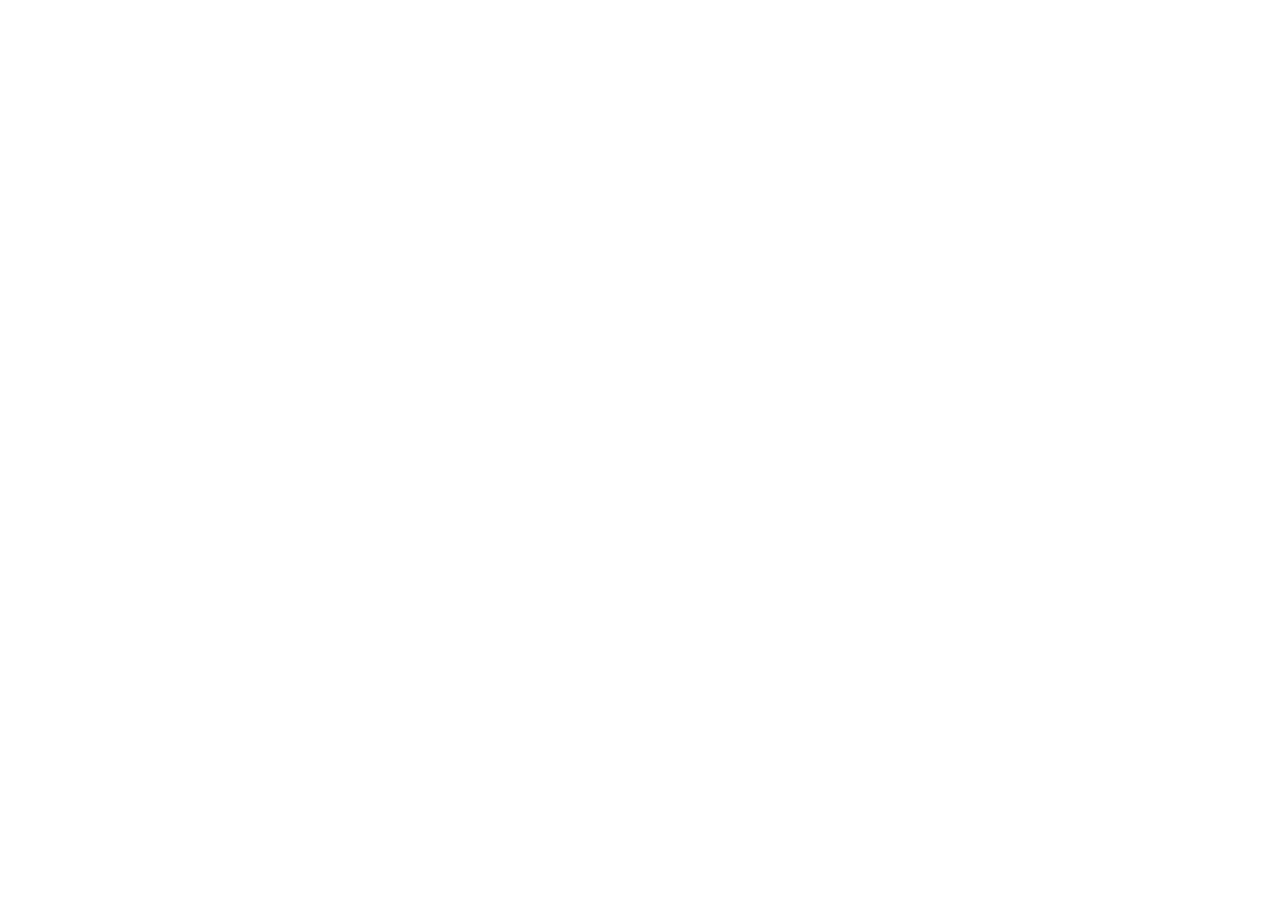
==== about.html @ a1254083 "Init : création du dépôt, arborescence des fichiers et structure HTML de base" ====
<!DOCTYPE html>
<html lang="fr">
<head> 
    <meta charset="UTF-8"> 
    <meta name="viewport" content="width=device-width, initial-scale=1.0"> 
    <title>AfriTalent — About</title> 

    <!-- Bootstrap 5 via CDN : feuille de style --> 
    <link 
href="https://cdn.jsdelivr.net/npm/bootstrap@5.3.0/dist/css/bootstrap.min.css" 
rel="stylesheet"> 

    <!-- Votre feuille de style personnelle --> 
    <link rel="stylesheet" href="css/style.css">
</head>
<body> 
    <!-- Le contenu de la page sera ajoute ici --> 

    <!-- Bootstrap 5 via CDN : script JavaScript --> 
<script 
src="https://cdn.jsdelivr.net/npm/bootstrap@5.3.0/dist/js/bootstrap.bundle.min.js"
></script> 

    <!-- Votre script JavaScript --> 
<script src="js/main.js"></script>
</body>
</html>
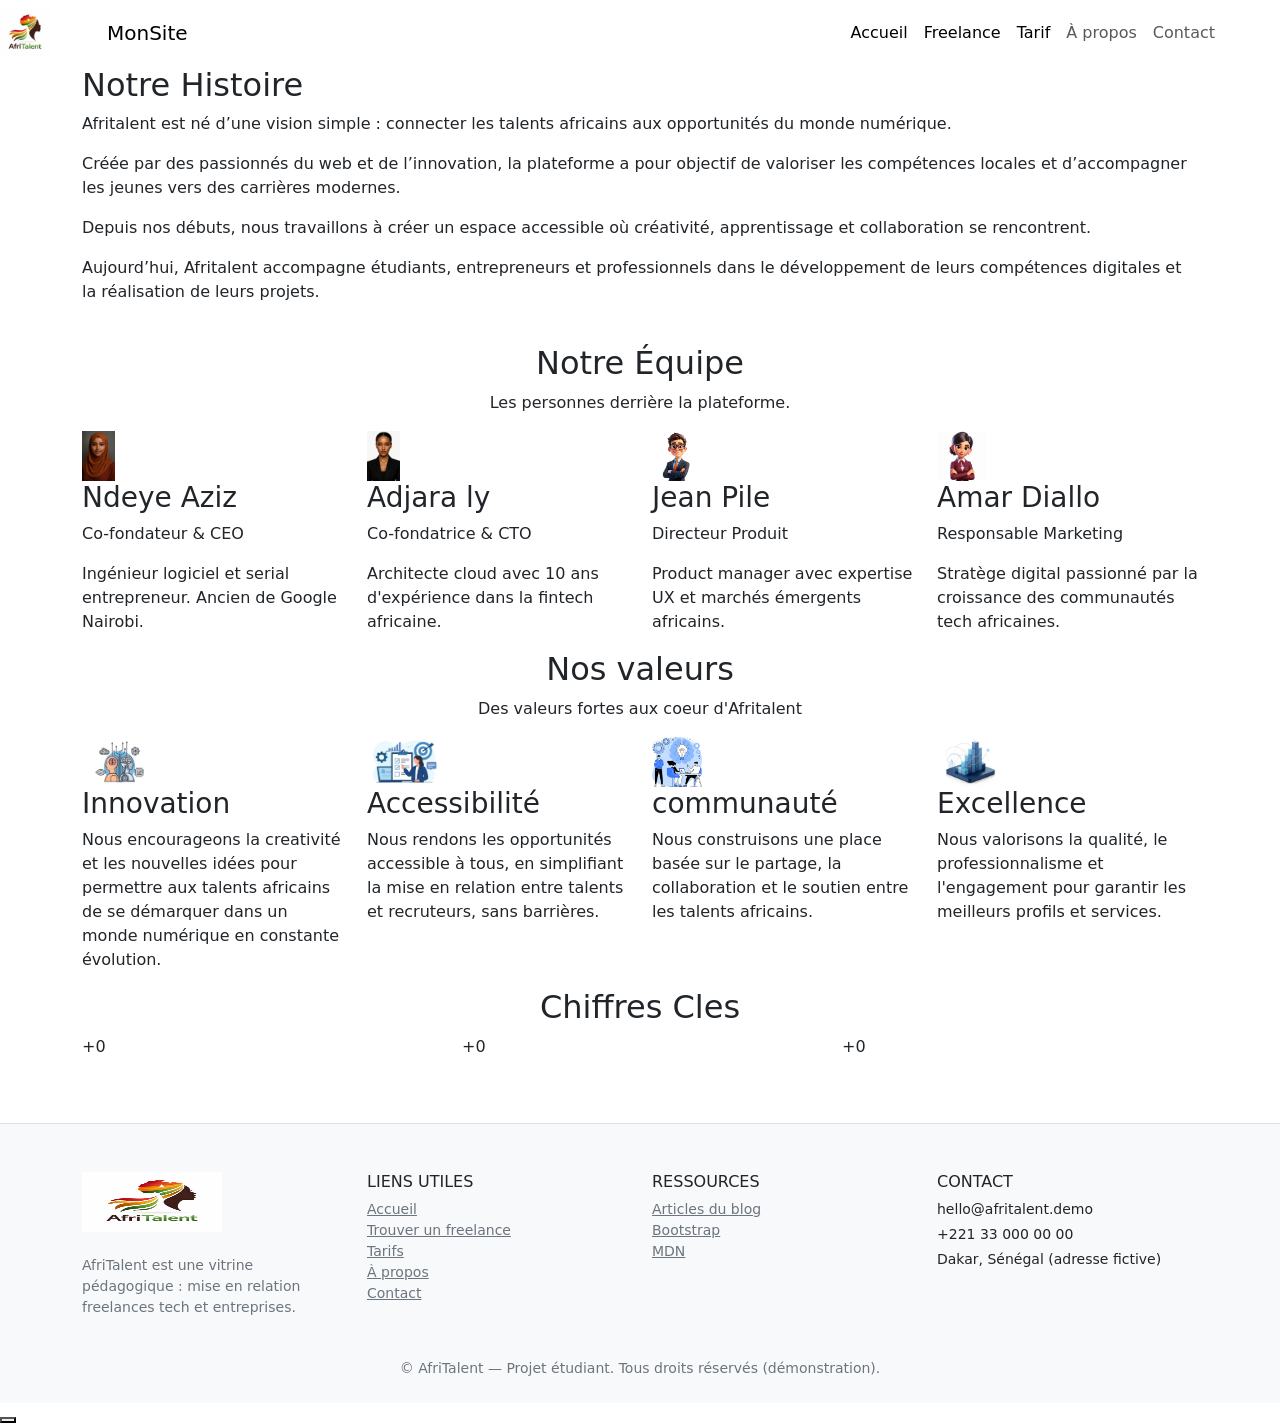
==== commit a7f88a7d: "HTML : structure complète des 5 pages avec sections et contenu texte" ====
--- a/about.html
+++ b/about.html
@@ -6,8 +6,8 @@
     <title>AfriTalent — About</title> 
 
     <!-- Bootstrap 5 via CDN : feuille de style --> 
-    <link 
-href="https://cdn.jsdelivr.net/npm/bootstrap@5.3.0/dist/css/bootstrap.min.css" 
+    
+    <link href="https://cdn.jsdelivr.net/npm/bootstrap@5.3.0/dist/css/bootstrap.min.css" 
 rel="stylesheet"> 
 
     <!-- Votre feuille de style personnelle --> 
@@ -15,13 +15,262 @@
 </head>
 <body> 
     <!-- Le contenu de la page sera ajoute ici --> 
+<header>
+<!-- Navbar CLAIRE -->
+<nav class="navbar navbar-expand-lg">
+  <img src="images/WhatsApp Image 2026-05-01 at 19.04.56.jpeg" height="50px">
+  <div class="container">
+    <a class="navbar-brand" href="#">MonSite</a>
+    <div class="navbar-nav ms-auto">
+      <a class="nav-link active" href="index.html">Accueil</a>
+      <a class="nav-link active" href="freelances.html">Freelance</a>
+      <a class="nav-link active" href="tarifs.html">Tarif</a>
+      <a class="nav-link" href="about.html">À propos</a>
+      <a class="nav-link" href="contact.html">Contact</a>
+    </div>
+  </div>
+</nav>
+  
+</header>
+    <section id="histoire" aria-label="Histoire d'AfriTalent">
+      <div class="container">
+        <div class="histoire-content fade-in">
+          <div class="histoire-text">
+            <h2 class="section-title">Notre Histoire</h2>
+            <p>Afritalent est né d’une vision simple : connecter les talents africains aux opportunités du monde numérique. </p>
+            <p> Créée par des passionnés du web et de l’innovation, la plateforme a pour objectif de valoriser les compétences locales et d’accompagner les jeunes vers des carrières modernes.</p>
+            <p>Depuis nos débuts, nous travaillons à créer un espace accessible où créativité, apprentissage et collaboration se rencontrent.</p>
+            <p>Aujourd’hui, Afritalent accompagne étudiants, entrepreneurs et professionnels dans le développement de leurs compétences digitales et la réalisation de leurs projets.</p>
+          </div>
+          <div class="">
+            <img src="" alt="">
+          </div>
+        </div>
+      </div>
+    </section>
+
+<section>
+  <div>
+    <div>
+
+    <section id="equipe" aria-label="L'équipe AfriTalent">
+      <div class="container">
+        <h2 class="section-title text-center fade-in">Notre Équipe</h2>
+        <p class="section-subtitle text-center fade-in">Les personnes derrière la plateforme.</p>
+        <div class="row g-4 justify-content-center">
+
+          <div class="col-12 col-md-6 col-lg-3 fade-in">
+            <div class="team-card">
+              <img src="images/télécharger (17).jpeg" alt="Ndeye Aziz, co-fondateur et CEO" class="team-avatar" height="50px">
+              <div class="team-info">
+                <h3>Ndeye Aziz</h3>
+                <p class="team-role">Co-fondateur & CEO</p>
+                <p class="team-bio">Ingénieur logiciel et serial entrepreneur. Ancien de Google Nairobi.</p>
+                <div class="team-social">
+                  <a href="#" aria-label="LinkedIn de Ndeye Aziz"><i class="bi bi-linkedin" aria-hidden="true"></i></a>
+                  <a href="#" aria-label="Twitter de Ndeye Aziz"><i class="bi bi-twitter-x" aria-hidden="true"></i></a>
+                </div>
+              </div>
+            </div>
+          </div>
+
+          <div class="col-12 col-md-6 col-lg-3 fade-in">
+            <div class="team-card">
+              <img src="images/it's me.jpeg" alt="Adjara ly, co-fondatrice et CTO" class="team-avatar" height="50px">
+              <div class="team-info">
+                <h3>Adjara ly</h3>
+                <p class="team-role">Co-fondatrice & CTO</p>
+                <p class="team-bio">Architecte cloud avec 10 ans d'expérience dans la fintech africaine.</p>
+                <div class="team-social">
+                  <a href="#" aria-label="LinkedIn de Adjara ly"><i class="bi bi-linkedin" aria-hidden="true"></i></a>
+                  <a href="#" aria-label="GitHub de Adjara ly"><i class="bi bi-github" aria-hidden="true"></i></a>
+                </div>
+              </div>
+            </div>
+          </div>
+
+          <div class="col-12 col-md-6 col-lg-3 fade-in">
+            <div class="team-card">
+              <img src="images/télécharger (14).jpeg" alt="Jean Pile, directeur produit" class="team-avatar" height="50px">
+              <div class="team-info">
+                <h3>Jean Pile</h3>
+                <p class="team-role">Directeur Produit</p>
+                <p class="team-bio">Product manager avec expertise UX et marchés émergents africains.</p>
+                <div class="team-social">
+                  <a href="#" aria-label="LinkedIn de Jean Pile"><i class="bi bi-linkedin" aria-hidden="true"></i></a>
+                  <a href="#" aria-label="Twitter de Jean Pile"><i class="bi bi-twitter-x" aria-hidden="true"></i></a>
+                </div>
+              </div>
+            </div>
+          </div>
+
+          <div class="col-12 col-md-6 col-lg-3 fade-in">
+            <div class="team-card">
+              <img src="images/télécharger (15).jpeg" alt="Amar Diallo, responsable marketing" class="team-avatar" height="50px">
+              <div class="team-info">
+                <h3>Amar Diallo</h3>
+                <p class="team-role">Responsable Marketing</p>
+                <p class="team-bio">Stratège digital passionné par la croissance des communautés tech africaines.</p>
+                <div class="team-social">
+                  <a href="#" aria-label="LinkedIn d'Amar Diallo"><i class="bi bi-linkedin" aria-hidden="true"></i></a>
+                  <a href="#" aria-label="Instagram d'Amar Diallo"><i class="bi bi-instagram" aria-hidden="true"></i></a>
+                </div>
+              </div>
+            </div>
+          </div>
+
+        </div>
+      </div>
+    </section>
+  </div>
+  </div>
+</section>
+
+
+
+ <section id="equipe" aria-label="L'équipe AfriTalent">
+      <div class="container">
+        <h2 class="section-title text-center fade-in">Nos valeurs</h2>
+        <p class="section-subtitle text-center fade-in">Des valeurs fortes aux coeur d'Afritalent</p>
+        <div class="row g-4 justify-content-center">
+
+          <div class="col-12 col-md-6 col-lg-3 fade-in">
+            <div class="team-card">
+             <img src="images/robotic profile artificial.jpeg" height="50px">
+              <div class="team-info">
+                <h3>Innovation</h3>
+                <p class="team-bio"> Nous encourageons la creativité et les nouvelles idées pour permettre aux talents africains de se démarquer dans un monde numérique en constante évolution.</p>
+              </div>
+            </div>
+          </div>
+
+          <div class="col-12 col-md-6 col-lg-3 fade-in">
+           <div class="team-card">
+             <img src="images/NexAlign.jpeg" height="50px">
+              <div class="team-info">
+                <h3>Accessibilité</h3>
+                <p class="team-bio">Nous rendons les opportunités accessible à tous, en simplifiant la mise en relation entre talents et recruteurs, sans barrières.</p>
+              </div>
+            </div>
+          </div>
+
+          <div class="col-12 col-md-6 col-lg-3 fade-in">
+            <div class="team-card">
+            <img src="images/télécharger (22).jpeg" height="50px"> 
+              <div class="team-info">
+                <h3>communauté</h3>
+                <p class="team-bio">Nous construisons une place basée sur le partage, la collaboration et le soutien entre les talents africains.</p>
+              </div>
+            </div>
+          </div>
+
+          <div class="col-12 col-md-6 col-lg-3 fade-in">
+            <div class="team-card">
+            <img src="images/télécharger (23).jpeg" height="50px"> 
+              <div class="team-info">
+                <h3>Excellence</h3>
+                <p class="team-bio">Nous valorisons la qualité, le professionnalisme et l'engagement pour garantir les meilleurs profils et services.</p>
+              </div>
+            </div>
+          </div>
+
+        </div>
+      </div>
+    </section>
+            </div>
+        </div>
+    </section>
+
+    <section>
+      <h2 class="section-title text-center fade-in">Chiffres Cles</h2>
+      <div class="container">
+  <div class="row">
+    <div class="col">
+      <div class="col-6 col-md-4">
+         <p class="stat-number" data-target="1000">+0</p>
+      </div>
+    </div>
+    <div class="col">
+      <div class="col-6 col-md-4">
+         <p class="stat-number" data-target="1500">+0</p>
+      </div>
+    </div>
+    <div class="col">
+      <div class="col-6 col-md-4">
+         <p class="stat-number" data-target="2000">+0</p>
+      </div>
+    </div>
+  </div>
+</div>
+    </section>
+
+      <footer class="border-top mt-5 pt-5 pb-4 bg-body-tertiary">
+      <div class="container">
+        <div class="row g-4">
+          <div class="col-md-6 col-lg-3">
+            <a class="d-inline-flex align-items-center gap-2 text-decoration-none text-body" href="index.html">
+              <img src="images/WhatsApp Image 2026-05-01 at 19.04.56.jpeg" width="140" height="60" />
+            </a>
+            <p class="small text-secondary mt-3">
+              AfriTalent est une vitrine pédagogique : mise en relation freelances tech et entreprises.
+            </p>
+          </div>
+          <div class="col-6 col-lg-3">
+            <h2 class="h6 text-uppercase">Liens utiles</h2>
+            <ul class="list-unstyled small">
+              <li><a class="link-secondary" href="index.html">Accueil</a></li>
+              <li><a class="link-secondary" href="freelances.html">Trouver un freelance</a></li>
+              <li><a class="link-secondary" href="tarifs.html">Tarifs</a></li>
+              <li><a class="link-secondary" href="about.html">À propos</a></li>
+              <li><a class="link-secondary" href="contact.html">Contact</a></li>
+            </ul>
+          </div>
+          <div class="col-6 col-lg-3">
+            <h2 class="h6 text-uppercase">Ressources</h2>
+            <ul class="list-unstyled small">
+              <li><a class="link-secondary" href="index.html#blog">Articles du blog</a></li>
+              <li><a class="link-secondary" href="https://getbootstrap.com/" rel="noopener">Bootstrap</a></li>
+              <li>
+                <a class="link-secondary" href="https://developer.mozilla.org/fr/" rel="noopener">MDN</a>
+              </li>
+            </ul>
+          </div>
+          <div class="col-md-6 col-lg-3">
+            <h2 class="h6 text-uppercase">Contact</h2>
+            <p class="small mb-1">hello@afritalent.demo</p>
+            <p class="small mb-1">+221 33 000 00 00</p>
+            <p class="small">Dakar, Sénégal (adresse fictive)</p>
+            <p class="mt-3 mb-0">
+              <a class="text-secondary me-2" href="#" aria-label="LinkedIn (lien fictif)"
+                ><i class="bi bi-linkedin fs-5" aria-hidden="true"></i
+              ></a>
+              <a class="text-secondary me-2" href="#" aria-label="X (lien fictif)"
+                ><i class="bi bi-twitter-x fs-5" aria-hidden="true"></i
+              ></a>
+              <a class="text-secondary" href="#" aria-label="GitHub (lien fictif)"
+                ><i class="bi bi-github fs-5" aria-hidden="true"></i
+              ></a>
+            </p>
+          </div>
+        </div>
+        <p class="small text-secondary text-center mt-4 mb-0">
+          © <span id="year"></span> AfriTalent — Projet étudiant. Tous droits réservés (démonstration).
+        </p>
+      </div>
+    </footer>
+
+
+  <!-- Bouton retour en haut -->
+      <!-- Bouton retour en haut -->
+  <button id="backToTop" aria-label="Retourner en haut de la page" title="Haut de page">
+    <i class="bi bi-arrow-up-short"></i>
+  </button>
+
+
 
     <!-- Bootstrap 5 via CDN : script JavaScript --> 
-<script 
-src="https://cdn.jsdelivr.net/npm/bootstrap@5.3.0/dist/js/bootstrap.bundle.min.js"
-></script> 
-
-    <!-- Votre script JavaScript --> 
-<script src="js/main.js"></script>
+<script src="https://cdn.jsdelivr.net/npm/bootstrap@5.3.0/dist/js/bootstrap.bundle.min.js"></script> 
+
+    
 </body>
 </html>
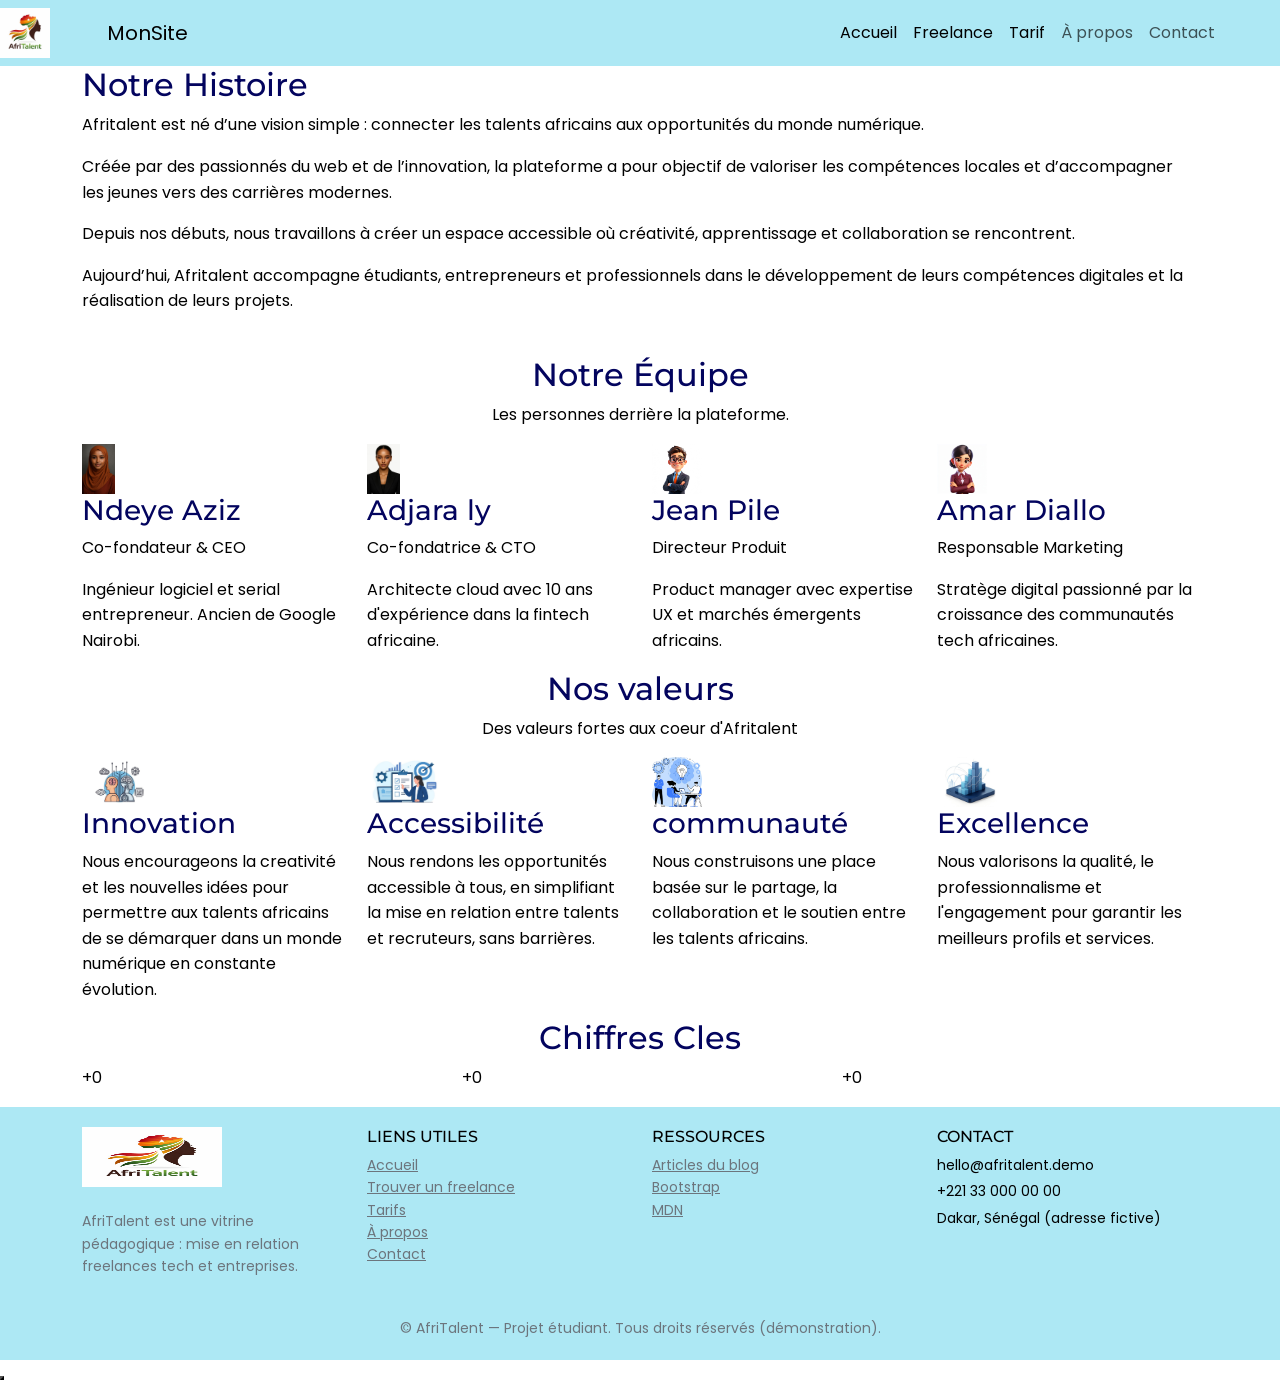
==== commit d65c66ed: "CSS : variables, typographie, layout général et styles de base" ====
--- a/about.html
+++ b/about.html
@@ -204,7 +204,7 @@
 </div>
     </section>
 
-      <footer class="border-top mt-5 pt-5 pb-4 bg-body-tertiary">
+    <footer class="footer">
       <div class="container">
         <div class="row g-4">
           <div class="col-md-6 col-lg-3">
--- a/css/style.css
+++ b/css/style.css
@@ -0,0 +1,67 @@
+@import url('https://coolors.co/03045e-023e8a-0077b6-0096c7-00b4d8-48cae4-90e0ef-ade8f4-caf0f8');
+@import url('https://fonts.googleapis.com/css2?family=Montserrat:ital,wght@0,100..900;1,100..900&display=swap');
+@import url('https://fonts.googleapis.com/css2?family=Montserrat:ital,wght@0,100..900;1,100..900&family=Poppins:ital,wght@0,100;0,200;0,300;0,400;0,500;0,600;0,700;0,800;0,900;1,100;1,200;1,300;1,400;1,500;1,600;1,700;1,800;1,900&display=swap');
+
+:root{
+    --font-title:"montserrat";
+    --font-body: "poppins";
+    --primary-color:#0077b6;
+    --second-color:#ade8f4;
+    --light-grad: #ffffff;
+    --dark-color:#03045e;
+    --text-main: black;
+
+
+    --spacing: 22px;
+    --radius: 15px;
+}
+
+*{
+    margin: 0;
+    padding: 0;
+    box-sizing: border-box;
+}
+
+body{
+    font-family: var(--font-body);
+    background-color: var(--light-grad);
+    color: var(--text-main);
+    line-height: 1.6;
+}
+h1,h2,h3{
+    font-family: var(--font-title);
+    color: var(--dark-color);
+}
+
+nav{
+    display: flex;
+    justify-content: space-between;
+    align-items: center;
+    background-color: var(--second-color);
+    padding: 20px 0;
+    box-shadow: var(--second-color);
+    border-radius: 3;
+}
+nav ul{
+    display: flex;
+    list-style: none;
+    gap: var(--primary-color);
+}
+nav ul a{
+    text-decoration: none;
+    color: var(--dark-color);
+    font-weight: 500;
+    transition: 0.3s;
+}
+nav ul a:hover{
+    color: white;
+}
+.backToTop{
+    background-color: #03045e;
+}
+footer{
+    background-color: var(--second-color);
+    padding: 20px 0;
+    box-shadow: white;
+    border-radius: 3;
+}
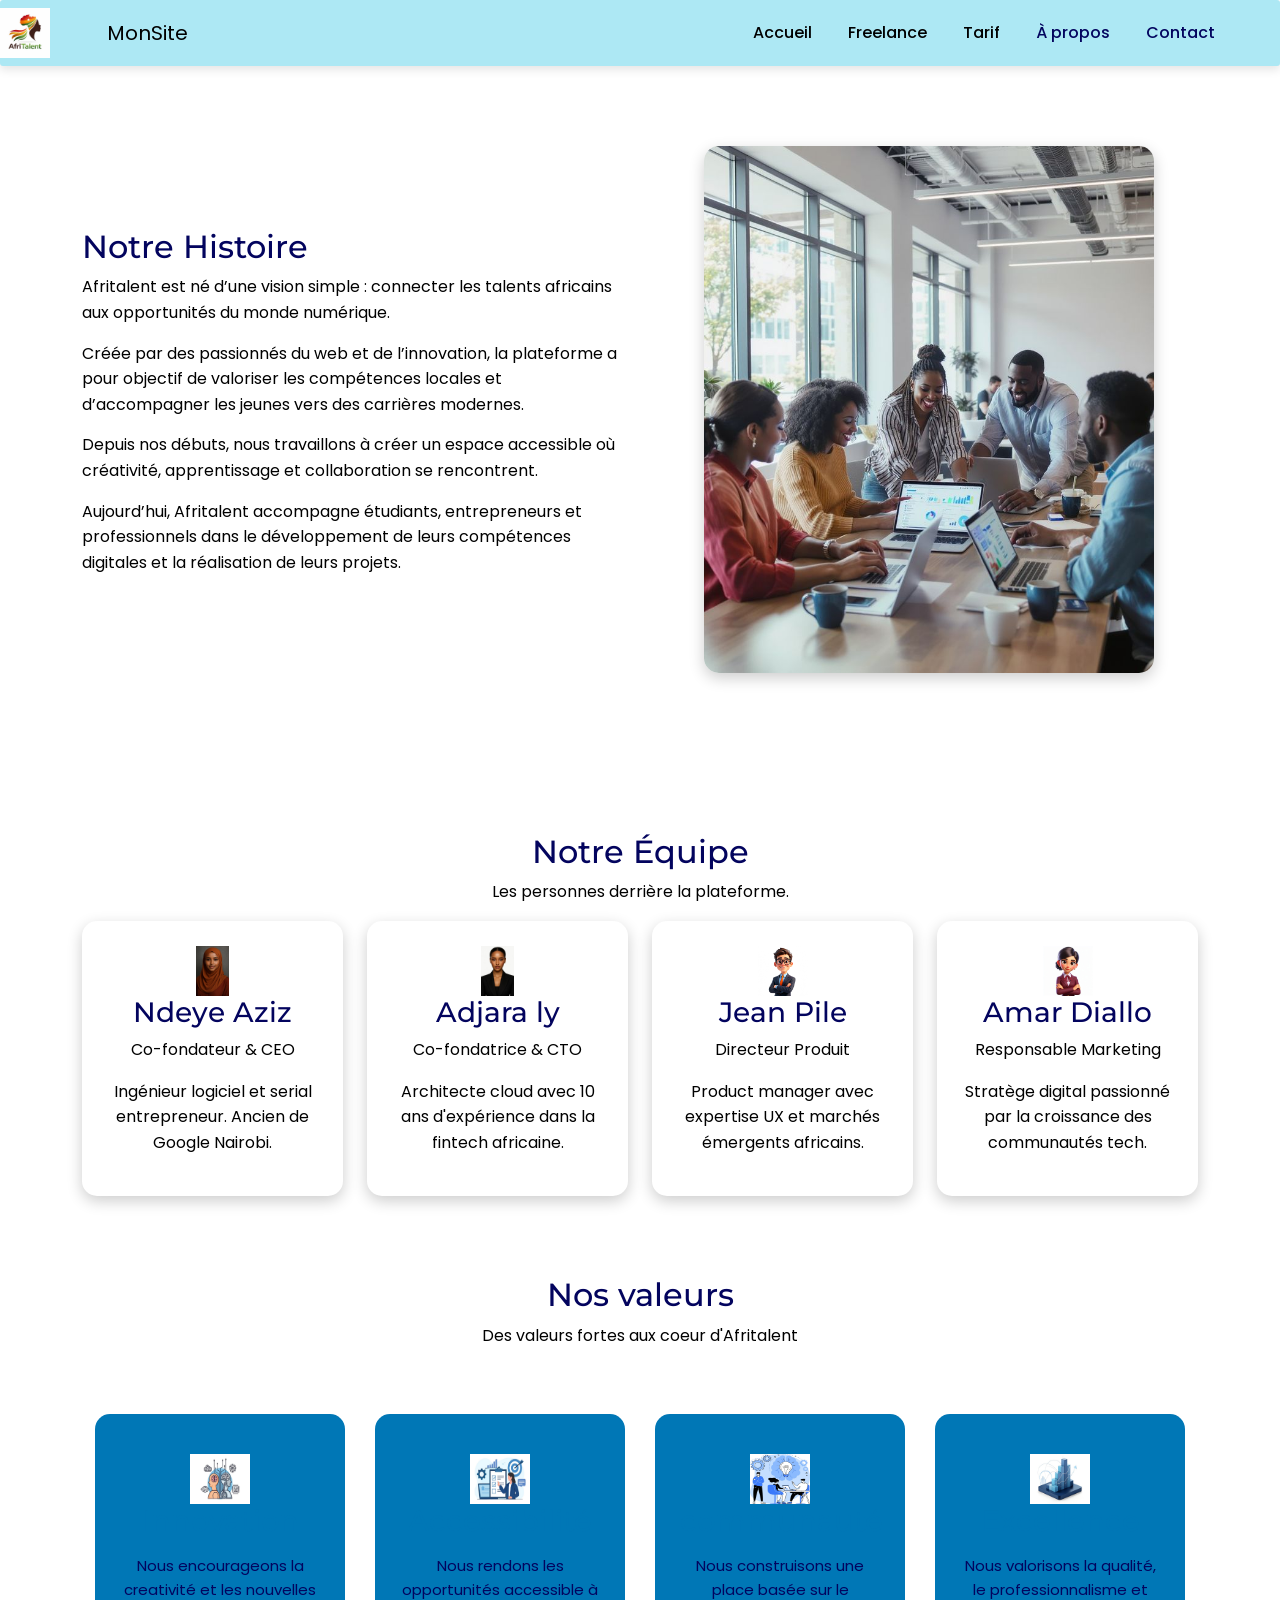
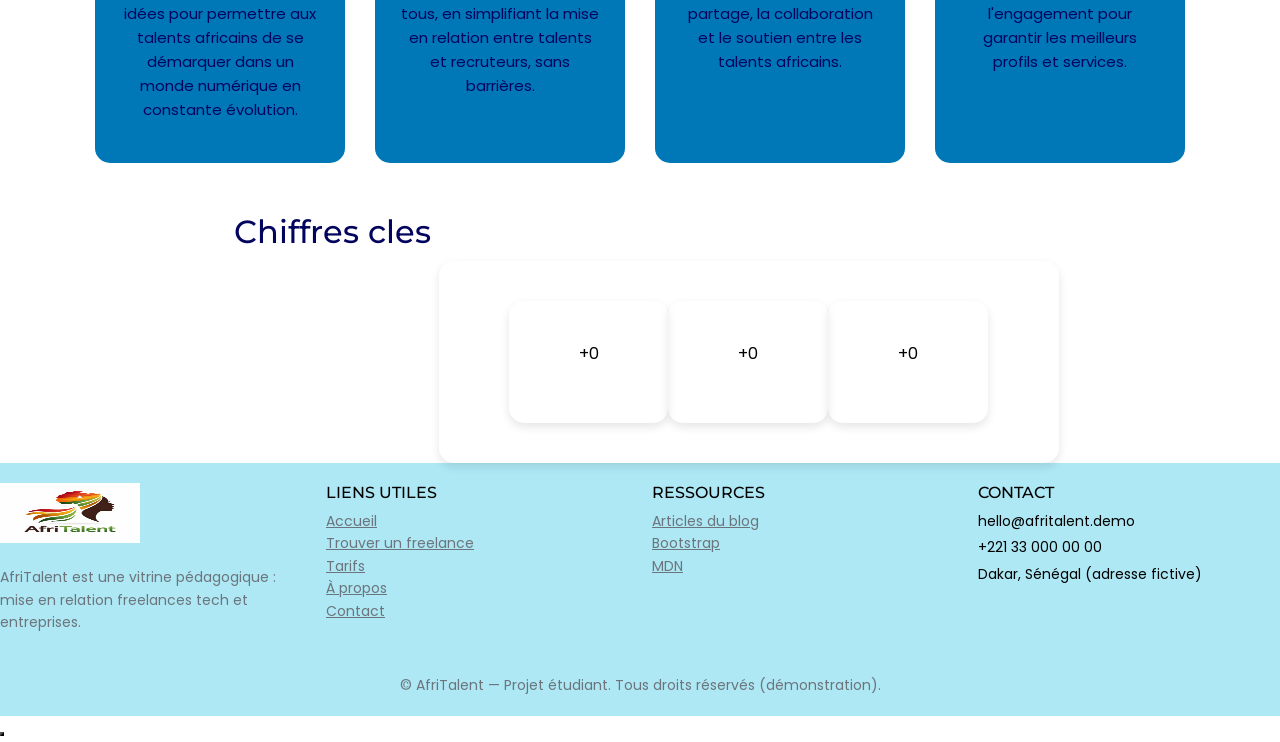
==== commit 94f59751: "Css : Bento Grid, sections hero et categories, effets hover" ====
--- a/about.html
+++ b/about.html
@@ -42,8 +42,8 @@
             <p>Depuis nos débuts, nous travaillons à créer un espace accessible où créativité, apprentissage et collaboration se rencontrent.</p>
             <p>Aujourd’hui, Afritalent accompagne étudiants, entrepreneurs et professionnels dans le développement de leurs compétences digitales et la réalisation de leurs projets.</p>
           </div>
-          <div class="">
-            <img src="" alt="">
+          <div class="histoire-image">
+           <img src="images/210191507604701517.jpeg" alt="Notre Histoire">
           </div>
         </div>
       </div>
@@ -53,13 +53,13 @@
   <div>
     <div>
 
-    <section id="equipe" aria-label="L'équipe AfriTalent">
+    <section id="equipe" >
       <div class="container">
         <h2 class="section-title text-center fade-in">Notre Équipe</h2>
         <p class="section-subtitle text-center fade-in">Les personnes derrière la plateforme.</p>
         <div class="row g-4 justify-content-center">
 
-          <div class="col-12 col-md-6 col-lg-3 fade-in">
+          <div class="col-12 col-md-6 col-lg-3 fade-in equipe">
             <div class="team-card">
               <img src="images/télécharger (17).jpeg" alt="Ndeye Aziz, co-fondateur et CEO" class="team-avatar" height="50px">
               <div class="team-info">
@@ -110,7 +110,7 @@
               <div class="team-info">
                 <h3>Amar Diallo</h3>
                 <p class="team-role">Responsable Marketing</p>
-                <p class="team-bio">Stratège digital passionné par la croissance des communautés tech africaines.</p>
+                <p class="team-bio">Stratège digital passionné par la croissance des communautés tech.</p>
                 <div class="team-social">
                   <a href="#" aria-label="LinkedIn d'Amar Diallo"><i class="bi bi-linkedin" aria-hidden="true"></i></a>
                   <a href="#" aria-label="Instagram d'Amar Diallo"><i class="bi bi-instagram" aria-hidden="true"></i></a>
@@ -128,14 +128,14 @@
 
 
 
- <section id="equipe" aria-label="L'équipe AfriTalent">
+ <section id="nos valeurs" >
       <div class="container">
         <h2 class="section-title text-center fade-in">Nos valeurs</h2>
         <p class="section-subtitle text-center fade-in">Des valeurs fortes aux coeur d'Afritalent</p>
-        <div class="row g-4 justify-content-center">
-
-          <div class="col-12 col-md-6 col-lg-3 fade-in">
-            <div class="team-card">
+        <div class="valeurs">
+
+          <div class="valeur">
+            <div class="team-card1">
              <img src="images/robotic profile artificial.jpeg" height="50px">
               <div class="team-info">
                 <h3>Innovation</h3>
@@ -144,8 +144,8 @@
             </div>
           </div>
 
-          <div class="col-12 col-md-6 col-lg-3 fade-in">
-           <div class="team-card">
+          <div class="valeur">
+           <div class="team-card1">
              <img src="images/NexAlign.jpeg" height="50px">
               <div class="team-info">
                 <h3>Accessibilité</h3>
@@ -154,8 +154,8 @@
             </div>
           </div>
 
-          <div class="col-12 col-md-6 col-lg-3 fade-in">
-            <div class="team-card">
+          <div class="valeur">
+            <div class="team-card1">
             <img src="images/télécharger (22).jpeg" height="50px"> 
               <div class="team-info">
                 <h3>communauté</h3>
@@ -164,8 +164,8 @@
             </div>
           </div>
 
-          <div class="col-12 col-md-6 col-lg-3 fade-in">
-            <div class="team-card">
+          <div class="valeur">
+            <div class="team-card1">
             <img src="images/télécharger (23).jpeg" height="50px"> 
               <div class="team-info">
                 <h3>Excellence</h3>
@@ -181,31 +181,24 @@
         </div>
     </section>
 
-    <section>
-      <h2 class="section-title text-center fade-in">Chiffres Cles</h2>
-      <div class="container">
-  <div class="row">
-    <div class="col">
-      <div class="col-6 col-md-4">
-         <p class="stat-number" data-target="1000">+0</p>
-      </div>
-    </div>
-    <div class="col">
-      <div class="col-6 col-md-4">
-         <p class="stat-number" data-target="1500">+0</p>
-      </div>
-    </div>
-    <div class="col">
-      <div class="col-6 col-md-4">
-         <p class="stat-number" data-target="2000">+0</p>
-      </div>
-    </div>
-  </div>
-</div>
+
+    <section class="chiffres-cles">
+        <h2 class="section-title text-center fade-in">Chiffres cles</h2>
+        <div class="row stats-row mt-5 text-center">
+          <div class="col-6 col-md-4">
+            <p class="stat-number" data-target="500">+0</p>
+          </div>
+          <div class="col-6 col-md-4 ">
+            <p class="stat-number" data-target="800">+0</p>
+          </div>
+          <div class="col-6 col-md-4">
+            <p class="stat-number" data-target="1000">+0</p>
+          </div>
+        </div>
     </section>
 
     <footer class="footer">
-      <div class="container">
+      <div class="footer1">
         <div class="row g-4">
           <div class="col-md-6 col-lg-3">
             <a class="d-inline-flex align-items-center gap-2 text-decoration-none text-body" href="index.html">
--- a/css/style.css
+++ b/css/style.css
@@ -28,38 +28,313 @@
     color: var(--text-main);
     line-height: 1.6;
 }
-h1,h2,h3{
-    font-family: var(--font-title);
-    color: var(--dark-color);
-}
-
 nav{
     display: flex;
     justify-content: space-between;
     align-items: center;
     background-color: var(--second-color);
     padding: 20px 0;
-    box-shadow: var(--second-color);
-    border-radius: 3;
-}
-nav ul{
+    box-shadow: 0 4px 10px rgb(0, 0, 0, 0.1);
+    border-radius: 3px;
+}
+.navbar-nav{
     display: flex;
     list-style: none;
-    gap: var(--primary-color);
-}
-nav ul a{
+    gap: 20px;
+    align-items: center;
+}
+.nav-link{
     text-decoration: none;
     color: var(--dark-color);
     font-weight: 500;
     transition: 0.3s;
-}
-nav ul a:hover{
-    color: white;
-}
+    position: relative;
+}
+.nav-link:hover{
+    color: rgb(255, 255, 255);
+}
+.hero{
+    background-image: url("../images/Gouden\ AI-kansen\ in\ Afrika\ voor\ Europese\ tech_.jpeg");
+    background-size: cover;
+    background-position: center;
+    background-repeat: no-repeat;
+
+    height: 100vh;
+    display: flex;
+    justify-content: center;
+    align-items: center;
+    text-align: center;
+    
+}
+.hero h1 {
+    font-family: var(--font-title);
+    color: #ffffff;
+}
+
+h1,h2,h3{
+    font-family: var(--font-title);
+    color: var(--dark-color);
+}
+.stats-card{
+   display: flex;
+   justify-content:center;
+   gap: 20px;
+   background-color: white;
+   flex-wrap: wrap;
+
+}
+.stats-card div{
+    padding: 30px 20px;
+    border-radius: 15px;
+    box-shadow: 0 4px 10px rgb(0, 0, 0, 0.1);
+
+}
+.stats-card div: hover{
+    transform: translateY(-5px);
+}
+/* SECTION COMMENT ÇA MARCHE */
+.bento{
+    display: grid;
+    grid-template-columns: repeat(2,2fr);
+    gap: 20px;
+    padding: 40px;
+}
+.art{
+    background: var(--primary-color);
+    padding: 40px;
+    border-radius: 15px;
+    text-align: center;
+    font-weight: bold;
+}
+/* CATÉGORIES DE SERVICES */
+.service{
+    display:grid;
+    grid-template-columns: repeat(3,1fr);
+    justify-content: center;
+    gap: 30px;
+    max-width: 600px;
+    margin: auto;
+    
+}
+.carte-service{
+    width: 100%;
+}
+.carte-service:hover{
+    transform: translateY(-10px);
+    box-shadow: 0 8px 20px rgba(3, 4, 94, 0.5);
+}
+.category-card{
+    background: #ffffff;
+    padding: 30px 20px;
+    border-radius: var(--radius);
+    text-align: center;
+    box-shadow: 0 8px 20px rgb(0,0,0,0.2);
+}
+
+.cta-section{
+    padding: 80px 20px;
+    background: white;
+}
+.cta-subtitle{
+    font-size: 1.1em;
+    margin-bottom: 25px;
+}
+.cta-section .btn{
+    border-radius: var(--radius);
+    padding: 12px 25px;
+    font-weight: 600;
+    transition: 0.3s;
+}
+.cta-section .btn:hover{
+    transform: scale(1.05);
+}
+.cta-section div a{
+    background-color: var(--primary-color);
+}
+/* freelances */
+.centre h1{
+    font-size: 40px;
+    color: var(--dark-color);
+    text-align: center;
+}
+.centre p{
+    text-align: center;
+    color: gray;
+    margin-bottom: 30px;
+}
+/* sectionn tarif */
+.tarif div{
+    padding: 10px 10px;
+    border-radius: 15px;
+    box-shadow: 0 4px 10px rgb(0, 0, 0, 0.1);
+
+}
+.tarif div: hover{
+    transform: translateY(-5px);
+}
+.div1{
+    display: grid;
+    grid-template-columns: repeat(3,3fr);
+    gap: 20px;
+    padding: 40px;
+}
+.div2{
+    background: var(--primary-color);
+    padding: 40px;
+    border-radius: 15px;
+    text-align: center;
+    font-weight: bold;
+}
+/* section a propos */
+#histoire{
+    padding: 80px 0;
+    background: #fff;
+}
+.histoire-content{
+    display: flex;
+    align-items: center;
+    justify-content: space-between;
+    gap: 40px;
+    flex-wrap: wrap;
+}
+.histoire-text{
+    flex: 1;
+}
+.histoire-text p{
+    color: black;
+    line-height: 1.6;
+    margin-bottom: 15px;
+}
+.histoire-image {
+    flex: 1;
+    text-align: center;
+}
+.histoire-image img{
+    width: 100%;
+    max-width: 450px;
+    border-radius: var(--radius);
+    box-shadow: 0 5px 15px rgb(0, 0, 0, 0.2);
+}
+/*  section notre equipe */
+#equipe{
+    padding: 80px 0;
+    background: #ffffff;
+}
+.team-card{
+    background: white;
+    padding: 25px;
+    border-radius: var(--radius);
+    text-align: center;
+    box-shadow: 0 5px 15px rgb(0, 0, 0, 0.2);
+    transition: 0.3s;
+}
+.team-card:hover{
+    transform: translateY();
+}
+.team-info h3{
+    color: var(--dark-color);
+}
+
+/* section nos valeurs */
+.valeurs{
+    display: grid;
+    grid-template-columns: repeat(4,4fr);
+    justify-content: center;
+    gap: 30px;
+    flex-wrap: wrap;
+    padding: 50px;
+}
+
+.valeur{
+    width: 250px;
+    background: var(--primary-color);
+    padding: 25px;
+    border-radius: var(--radius);
+    text-align: center;
+    box-shadow: 0 4px 15px rgb(o, 0, 0, 0.2);
+    transition: 0.3s;
+}
+
+.valeur:hover{
+    transform: translateX(-10px);
+    box-shadow: 0 8px 25px rgb(0, 0, 0, 0.2);
+}
+.valeur img{
+    width: 60px;
+    margin-top: 15px;
+}
+ 
+.valeur h3{
+    color: var(--primary-color);
+    margin-bottom: 15px;
+    font-size: 29px;
+}
+.valeur p{
+    color: var(--dark-color);
+    line-height: 1.6;
+    font-size: 15px;
+}
+ 
+.chiffres-cles{
+   display: flex;
+   justify-content:center;
+   gap: 20px;
+   background-color: white;
+   flex-wrap: wrap;
+
+}
+.chiffres-cles div{
+    padding: 40px 70px;
+    border-radius: 15px;
+    box-shadow: 0 4px 10px rgb(0, 0, 0, 0.1);
+
+}
+.chiffres-cles: hover{
+    transform: translateY(-5px);
+}
+/* conctacttt */
+.card {
+    border-radius: 20px;
+}
+
+.form-control,
+.form-select {
+    border-radius: 10px;
+    padding: 12px;
+}
+
+.btn-primary {
+    background-color: #03045e;
+    border-color: #03045e;
+    border-radius: 10px;
+    padding: 12px;
+}
+
+.btn-primary:hover {
+    background-color: #0077b6;
+    border-color: #0077b6;
+}
+.Cordonnees h1{
+    text-align: center;
+    margin-bottom: 30px;
+}
+.infos{
+    display: flex;
+    justify-content: space-between;
+    gap: 50px;
+}
+.gauche,
+.droite{
+    width: 50%;
+}
+.droite p , address{
+    color: rgb(0, 0, 238);
+}
+/*  */
 .backToTop{
     background-color: #03045e;
 }
-footer{
+.footer1{
     background-color: var(--second-color);
     padding: 20px 0;
     box-shadow: white;
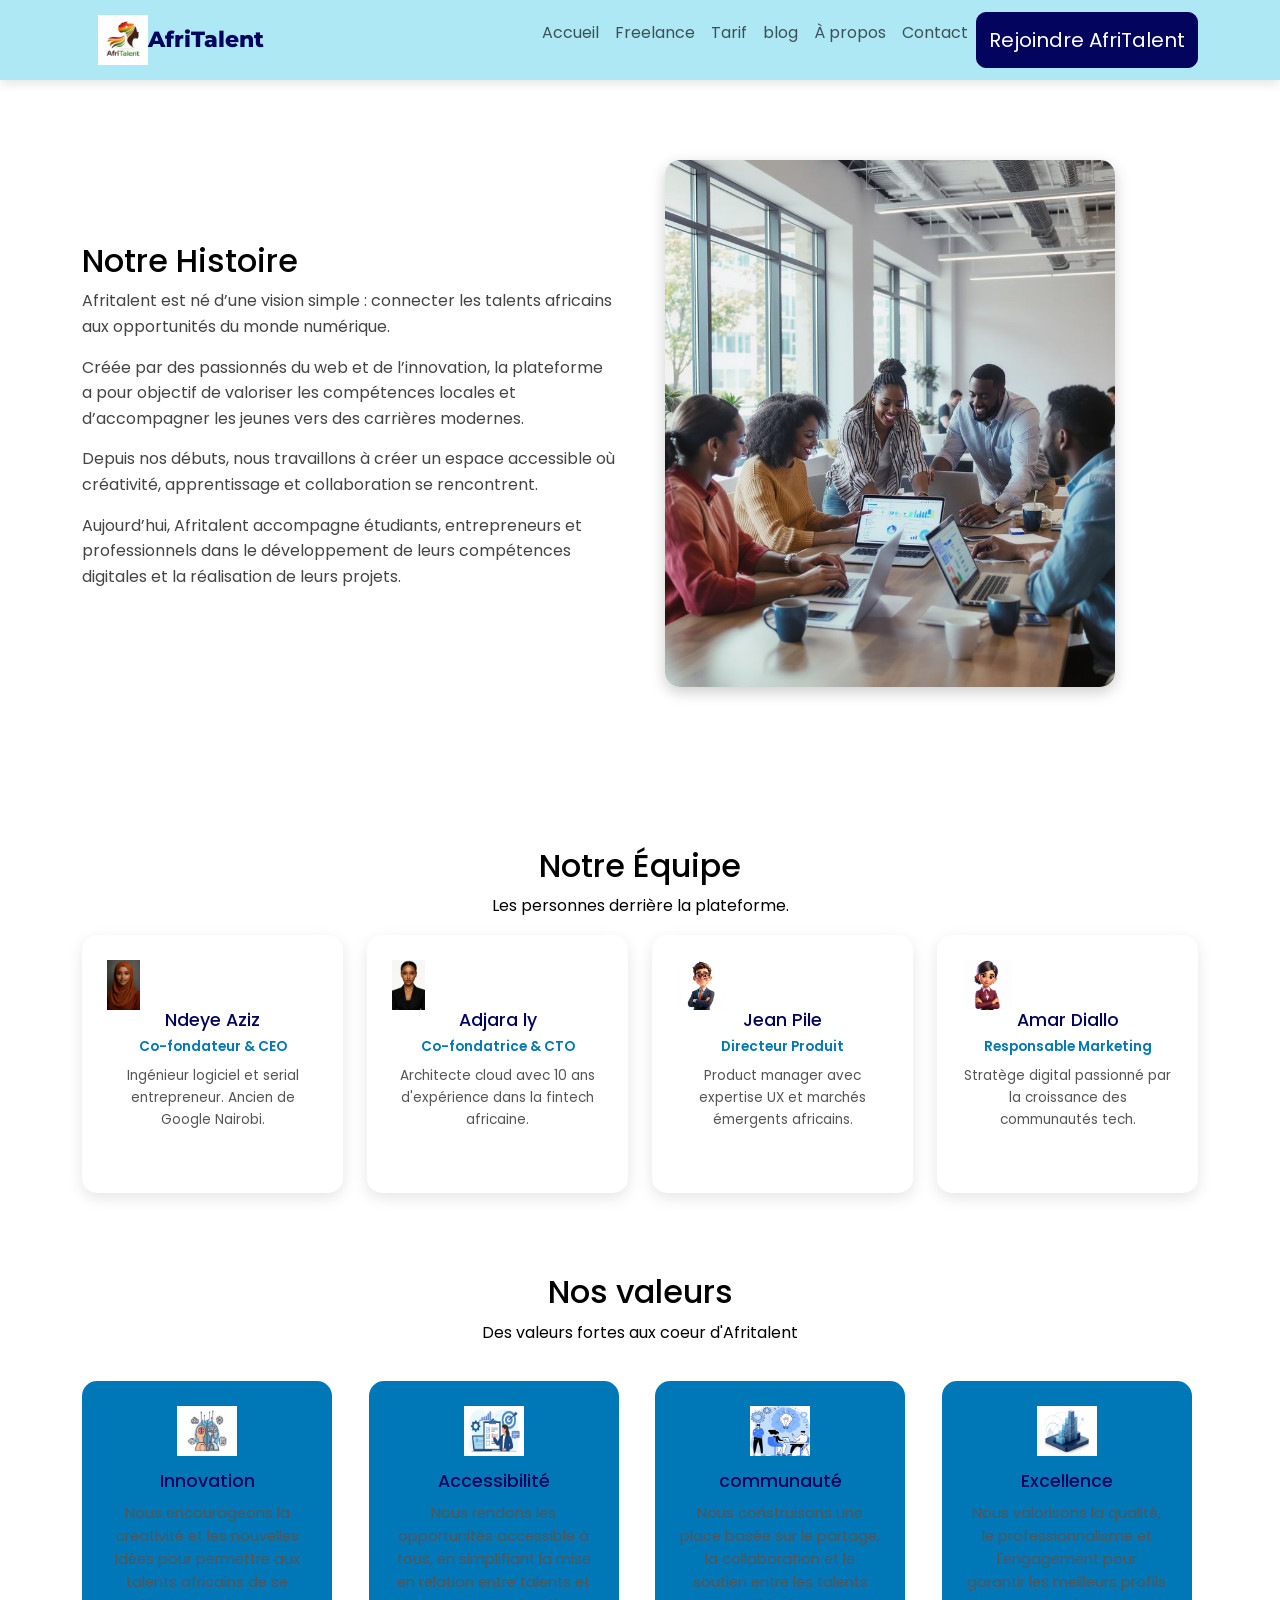
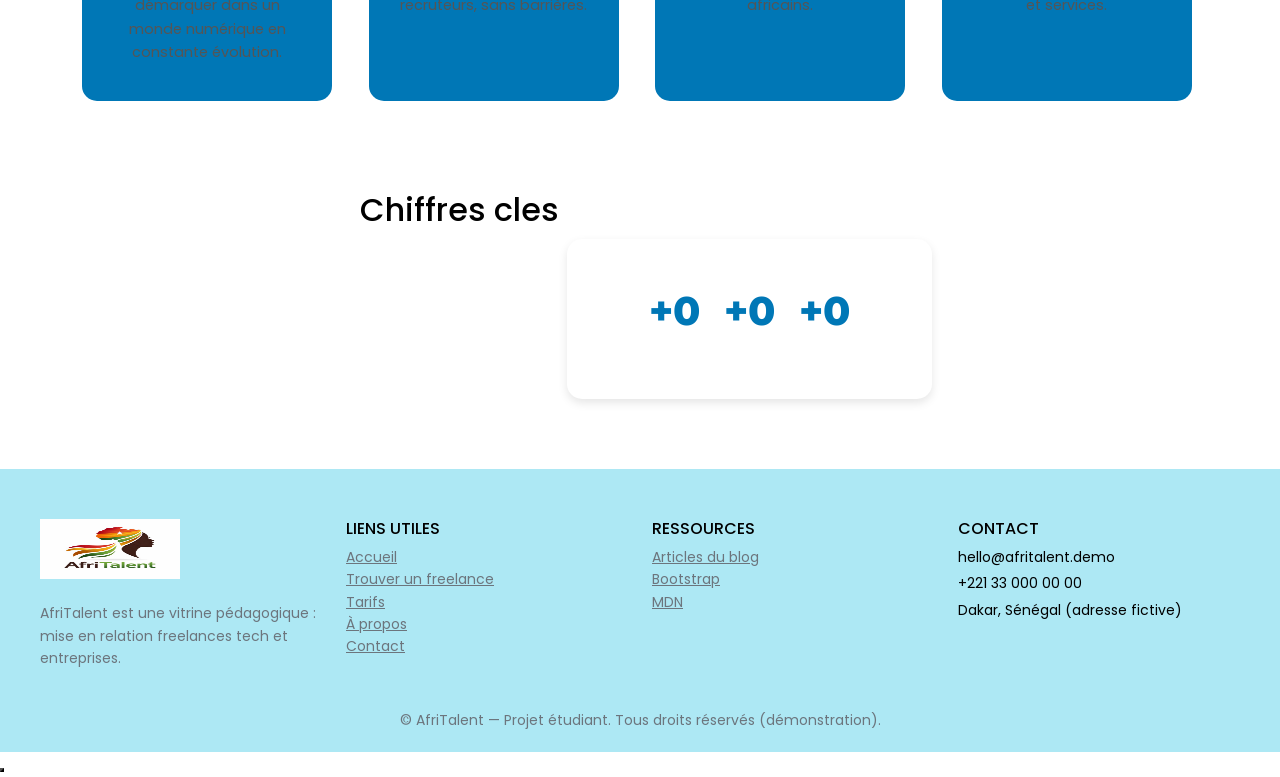
==== commit 9d166e9d: ": CSS : Bento Grid, sections hero et catégories, effets hover" ====
--- a/about.html
+++ b/about.html
@@ -17,22 +17,39 @@
     <!-- Le contenu de la page sera ajoute ici --> 
 <header>
 <!-- Navbar CLAIRE -->
-<nav class="navbar navbar-expand-lg">
-  <img src="images/WhatsApp Image 2026-05-01 at 19.04.56.jpeg" height="50px">
+<nav class="navbar navbar-expand-lg fixed top" id="phto">
   <div class="container">
-    <a class="navbar-brand" href="#">MonSite</a>
-    <div class="navbar-nav ms-auto">
-      <a class="nav-link active" href="index.html">Accueil</a>
-      <a class="nav-link active" href="freelances.html">Freelance</a>
-      <a class="nav-link active" href="tarifs.html">Tarif</a>
-      <a class="nav-link" href="about.html">À propos</a>
-      <a class="nav-link" href="contact.html">Contact</a>
+    <a  class="navbar-brand d-flex align-items-center gap-2" href="index.html"></a>
+    <img src="images/WhatsApp Image 2026-05-01 at 19.04.56.jpeg" height="50px">
+
+      <!-- Bouton hamburger mobile -->
+      <button class="navbar-toggler" type="button"
+        data-bs-toggle="collapse"
+        data-bs-target="#navMenu"
+        aria-controls="navMenu"
+          aria-expanded="false"
+        aria-label="Ouvrir le menu">
+        <span class="navbar-toggler-icon"></span>
+      </button>
+
+    <div class="collapse navbar-collapse" id="navMenu">
+      <a class="navbar-brand" href="#">AfriTalent</a>
+      <div class="navbar-nav ms-auto">
+        <a class="nav-link" href="index.html">Accueil</a>
+        <a class="nav-link" href="freelances.html">Freelance</a>
+        <a class="nav-link" href="tarifs.html">Tarif</a>
+        <a class="nav-link" href="blog.html">blog</a>
+        <a class="nav-link" href="about.html">À propos</a>
+        <a class="nav-link" href="contact.html">Contact</a>
+        <a href="contact.html" class="btn btn-primary btn-lg">Rejoindre AfriTalent</a>
+      </div>
     </div>
   </div>
 </nav>
   
+  
 </header>
-    <section id="histoire" aria-label="Histoire d'AfriTalent">
+    <section id="histoire" aria-label="Histoire d'AfriTalent ">
       <div class="container">
         <div class="histoire-content fade-in">
           <div class="histoire-text">
--- a/css/style.css
+++ b/css/style.css
@@ -21,59 +21,70 @@
     padding: 0;
     box-sizing: border-box;
 }
-
+img{
+    max-width: 100%;
+    display: block;
+}
 body{
     font-family: var(--font-body);
     background-color: var(--light-grad);
     color: var(--text-main);
     line-height: 1.6;
 }
-nav{
-    display: flex;
-    justify-content: space-between;
-    align-items: center;
-    background-color: var(--second-color);
-    padding: 20px 0;
-    box-shadow: 0 4px 10px rgb(0, 0, 0, 0.1);
-    border-radius: 3px;
-}
-.navbar-nav{
-    display: flex;
-    list-style: none;
-    gap: 20px;
-    align-items: center;
-}
-.nav-link{
-    text-decoration: none;
-    color: var(--dark-color);
+nav#phto{
+   background-color: var(--second-color);
+   padding: 12px 20px;
+   box-shadow: 0 4px 10px rgb(0, 0, 0, 0.1);
+}
+.nav#phto > img{
+    height: 50px;
+    margin-right: 10px;
+}
+.navbar-brand{
+    font-family: var(--font-title);
+    font-weight: 800;
+    color: var(--dark-color);
+    font-size: 1.4rem;
+}
+.navbar-link{
+    font-family: var(--dark-color);
     font-weight: 500;
     transition: 0.3s;
-    position: relative;
-}
-.nav-link:hover{
-    color: rgb(255, 255, 255);
+    padding: 6px 10px;
+}
+.navbar-link:hover{
+    color: var(--primary-color);
+}
+/* hamburger couleur */
+.navbar-toggler{
+    border-color: var(--dark-color);
+}
+.navbar-toggler-icon{
+    background-image: url("data:image/svg+xml,%3csvg xmlns='http: //www.w3.org/2000/svg' viewBox='0 0 30 30' %3e%3cpath stroke-width='2' d='M4 7h22M4 23h22' /%3e%3c/svg%3e");
 }
 .hero{
     background-image: url("../images/Gouden\ AI-kansen\ in\ Afrika\ voor\ Europese\ tech_.jpeg");
     background-size: cover;
     background-position: center;
     background-repeat: no-repeat;
-
-    height: 100vh;
+    min-height: 100vh;
     display: flex;
-    justify-content: center;
     align-items: center;
-    text-align: center;
     
 }
-.hero h1 {
+.hero-title{
     font-family: var(--font-title);
+    font-size: 3.5rem;
+    font-weight: 900;
     color: #ffffff;
-}
-
-h1,h2,h3{
-    font-family: var(--font-title);
-    color: var(--dark-color);
+    line-height: 1.1;
+    margin-bottom: 20px;
+}
+.hero-subtitle{
+    font-size: 1.2rem;
+    color: #e0f7fa;
+    font-weight: 400;
+    margin-bottom: 30px;
 }
 .stats-card{
    display: flex;
@@ -81,63 +92,146 @@
    gap: 20px;
    background-color: white;
    flex-wrap: wrap;
-
-}
-.stats-card div{
-    padding: 30px 20px;
-    border-radius: 15px;
+   padding: 40px 20px;
+
+}
+.stats-card > div{
+    padding: 30px 40px;
+    border-radius: var(--radius);
     box-shadow: 0 4px 10px rgb(0, 0, 0, 0.1);
-
-}
-.stats-card div: hover{
+    background: white;
+    transition: transform 0.3s;
+
+}
+.stats-card div:hover{
     transform: translateY(-5px);
+}
+.stat-number{
+    font-family: var(--font-title);
+    font-size: 2.5rem;
+    font-weight: 800;
+    color: var(--primary-color);
+}
+.stat-label{
+    color: #555;
+    font-size: 0.95rem;
 }
 /* SECTION COMMENT ÇA MARCHE */
 .bento{
     display: grid;
-    grid-template-columns: repeat(2,2fr);
+    grid-template-columns: repeat(3,1fr);
     gap: 20px;
-    padding: 40px;
+    padding: 20px 0;
 }
 .art{
     background: var(--primary-color);
     padding: 40px;
-    border-radius: 15px;
-    text-align: center;
-    font-weight: bold;
-}
+    border-radius: var(--radius);
+    color: white;
+}
+.art:hover{
+    transform: translateY(-5px);
+}
+.art h3{
+    color: #fff;
+    margin-bottom: 10px;
+}
+.art p{
+    color: #e0f7fa;
+}
+.art:nth-child(1){
+    grid-column: span 2;
+}
+
+.art:nth-child(4){
+    grid-column: span 2;
+}
+.step-number{
+    font-size: 3rem;
+    font-weight: 900;
+    color: rgba(0, 0, 0, 0.2);
+    display: block;
+    margin-bottom: 10px;
+}
+
 /* CATÉGORIES DE SERVICES */
-.service{
-    display:grid;
-    grid-template-columns: repeat(3,1fr);
-    justify-content: center;
-    gap: 30px;
+.category-card{
+    background-color:white;
+    padding: 30px 20px;
+    border-radius: var(--radius);
+    text-align: center;
+    box-shadow: 0 4px 15px rgb(0,0,0,0.1);
+}
+
+.category-card:hover{
+    transform: translateY(-10px);
+    background-color: #0077b6;
+    
+}
+.category-icon{
+    font-size: 2.5rem;
+    color: var(--dark-color);
+    margin-bottom: 15px;
+    display: block;
+}
+.category-title{
+    font-size: 1rem;
+    font-weight: 700;
+    color: var(--dark-color);
+    margin-bottom: 8px;
+}
+.category-count{
+    color: #fff;
+    font-size: 0.85rem;
+}
+/* section temoignages */
+.temoignage-card{
     max-width: 600px;
-    margin: auto;
-    
-}
-.carte-service{
-    width: 100%;
-}
-.carte-service:hover{
-    transform: translateY(-10px);
-    box-shadow: 0 8px 20px rgba(3, 4, 94, 0.5);
-}
-.category-card{
-    background: #ffffff;
-    padding: 30px 20px;
-    border-radius: var(--radius);
-    text-align: center;
-    box-shadow: 0 8px 20px rgb(0,0,0,0.2);
-}
-
+    padding: 40px;
+    background: white;
+    border-radius: var(--radius);
+    box-shadow: 0 4px 20px rgb(0, 0, 0, 0.8);
+}
+.temoignage-avatar{
+    width: 80px;
+    height: 80px;
+    border-radius: 50%;
+    margin: 0 auto 20px;
+}
+.temoignage-texte{
+    font-style: italic;
+    color: black;
+    margin-bottom: 15px;
+    font-size: 1rem;
+}
+.temoignage-nom{
+    font-weight: 700;
+    color: var(--dark-color);
+    margin-bottom: 4px;
+}
+.temoignage-role{
+    color:var(--second-color);
+    font-size: 0.85rem;
+    margin-bottom: 10px;
+}
+.stars{
+    color: #f4a61d;
+    font-size: 1.1rem;
+}
+/* bouton cta */
 .cta-section{
     padding: 80px 20px;
-    background: white;
+    text-align: center;
+}
+.cta-title{
+    font-size: 2.2rem;
+    color: var(--dark-color);
+    margin-bottom: 15px;
 }
 .cta-subtitle{
     font-size: 1.1em;
     margin-bottom: 25px;
+    color: #158298;
 }
 .cta-section .btn{
     border-radius: var(--radius);
@@ -152,38 +246,69 @@
     background-color: var(--primary-color);
 }
 /* freelances */
+.centre{
+    text-align: center;
+    padding: 60px 20px 30px;
+}
 .centre h1{
-    font-size: 40px;
-    color: var(--dark-color);
-    text-align: center;
+    font-size: 2.5rem;
+    color: var(--dark-color);
 }
 .centre p{
-    text-align: center;
     color: gray;
-    margin-bottom: 30px;
+    margin-top: 10px;
 }
 /* sectionn tarif */
-.tarif div{
-    padding: 10px 10px;
-    border-radius: 15px;
-    box-shadow: 0 4px 10px rgb(0, 0, 0, 0.1);
-
-}
-.tarif div: hover{
-    transform: translateY(-5px);
-}
 .div1{
     display: grid;
-    grid-template-columns: repeat(3,3fr);
-    gap: 20px;
-    padding: 40px;
-}
-.div2{
-    background: var(--primary-color);
-    padding: 40px;
-    border-radius: 15px;
-    text-align: center;
-    font-weight: bold;
+    grid-template-columns: repeat(3,1fr);
+    gap: 25px;
+    padding: 40px 20px;
+    max-width: 1100px;
+    margin:  0 auto;
+}
+.pricing-card{
+    background:var(--primary-color);
+    padding: 35px 25px;
+    border-radius: var(--radius);
+    box-shadow: 0 4px 2px rgb(0, 0, 0, 0.1);
+    text-align: center;
+    transition: transform 0.3s;
+}
+.pricing-card:hover{
+    transform: translateY(-10px);
+}
+/* plan pro mise en avant */
+.pricing-featured{
+    background: var(--dark-color);
+    color: white;
+    transform: scale(1.05);
+    box-shadow: 0 8px 25px rgb(0, 5, 90, 0.3);
+}
+.pricing-price{
+    margin: 20px 0;
+}
+.price-amount{
+    font-size: 2.5rem;
+    font-weight: 700;
+    color: var(--second-color);
+}
+.price-currency{
+    font-size: 1rem;
+    font-weight: 500;
+}
+.price-period{
+    font-size: 0.9rem;
+    color: gray;
+}
+.pricing-features{
+    list-style: none;
+    text-align: left;
+    margin: 20px 0;
+}
+.pricing-features li{
+    padding: 6px 0;
+    font-size: 0.9rem;
 }
 /* section a propos */
 #histoire{
@@ -193,20 +318,20 @@
 .histoire-content{
     display: flex;
     align-items: center;
-    justify-content: space-between;
-    gap: 40px;
+    gap: 50px;
     flex-wrap: wrap;
 }
 .histoire-text{
     flex: 1;
+    min-width: 280px;
 }
 .histoire-text p{
-    color: black;
-    line-height: 1.6;
+    color: #444;
     margin-bottom: 15px;
 }
 .histoire-image {
     flex: 1;
+    min-width: 280px;
     text-align: center;
 }
 .histoire-image img{
@@ -218,78 +343,89 @@
 /*  section notre equipe */
 #equipe{
     padding: 80px 0;
-    background: #ffffff;
 }
 .team-card{
     background: white;
     padding: 25px;
     border-radius: var(--radius);
     text-align: center;
-    box-shadow: 0 5px 15px rgb(0, 0, 0, 0.2);
-    transition: 0.3s;
-}
-.team-card:hover{
-    transform: translateY();
+    box-shadow: 0 5px 15px rgb(0, 0, 0, 0.1);
 }
 .team-info h3{
     color: var(--dark-color);
-}
-
+    font-size: 1.1rem;
+    margin-bottom: 5px;
+}
+.team-role{
+    color:var(--primary-color);
+    font-size: 0.85rem;
+    font-weight: 600;
+    margin-bottom: 8px;
+}
+.team-bio{
+    color: #555;
+    font-size: 0.85rem;
+    margin-bottom: 12px;
+}
+.team-social a{
+    color: var(--dark-color);
+    font-size: 1.2;
+    margin: 0 5px;
+}
 /* section nos valeurs */
 .valeurs{
     display: grid;
-    grid-template-columns: repeat(4,4fr);
-    justify-content: center;
+    grid-template-columns: repeat(4,1fr);
     gap: 30px;
     flex-wrap: wrap;
-    padding: 50px;
+    padding: 20px 0;
 }
 
 .valeur{
     width: 250px;
-    background: var(--primary-color);
+    background:var(--primary-color);
     padding: 25px;
     border-radius: var(--radius);
     text-align: center;
     box-shadow: 0 4px 15px rgb(o, 0, 0, 0.2);
     transition: 0.3s;
 }
-
 .valeur:hover{
     transform: translateX(-10px);
-    box-shadow: 0 8px 25px rgb(0, 0, 0, 0.2);
 }
 .valeur img{
     width: 60px;
-    margin-top: 15px;
+    margin:0 auto 15px;
 }
  
 .valeur h3{
-    color: var(--primary-color);
-    margin-bottom: 15px;
-    font-size: 29px;
+    color: var(--dark-color);
+    margin-bottom: 10px;
+    font-size: 1.1rem;
 }
 .valeur p{
-    color: var(--dark-color);
-    line-height: 1.6;
-    font-size: 15px;
-}
- 
+    color: #555;
+    font-size: 0.9rem;
+}
+ /* chiffres cles */
 .chiffres-cles{
    display: flex;
    justify-content:center;
    gap: 20px;
-   background-color: white;
    flex-wrap: wrap;
-
-}
-.chiffres-cles div{
+   padding: 70px 20px;
+   background: #fff;
+
+}
+.chiffres-cles > div{
     padding: 40px 70px;
-    border-radius: 15px;
+    border-radius: var(--radius);
     box-shadow: 0 4px 10px rgb(0, 0, 0, 0.1);
-
-}
-.chiffres-cles: hover{
+    background: white;
+    text-align: center;
+    transition: 0.3s;
+}
+.chiffres-cles:hover{
     transform: translateY(-5px);
 }
 /* conctacttt */
@@ -314,6 +450,18 @@
     background-color: #0077b6;
     border-color: #0077b6;
 }
+.map-container{
+    margin: 40px auto;
+    max-width: 900px;
+    border-radius: var(--radius);
+    overflow: hidden;
+    box-shadow: 0 4px 15px rgb(0, 0, 0, 0.1);
+}
+.Cordonnees{
+    max-width: 900;
+    margin: 0 auto;
+    padding: 40px 20px;
+}
 .Cordonnees h1{
     text-align: center;
     margin-bottom: 30px;
@@ -321,22 +469,36 @@
 .infos{
     display: flex;
     justify-content: space-between;
-    gap: 50px;
+    flex-wrap: wrap;
 }
 .gauche,
 .droite{
-    width: 50%;
-}
-.droite p , address{
-    color: rgb(0, 0, 238);
-}
-/*  */
-.backToTop{
-    background-color: #03045e;
-}
+    flex: 1;
+    min-width: 200px;
+}
+.gauche h4, .droite h4{
+    color: var(--dark-color);
+    margin-bottom: 6px;
+    margin-top: 20px;
+}
+.gauche a, .droite p, address{
+    color: var(--primary-color);
+}
+/* pied de page */
 .footer1{
     background-color: var(--second-color);
-    padding: 20px 0;
-    box-shadow: white;
-    border-radius: 3;
-}+    padding: 50px 40px 20px;
+}
+.footer1 a{
+    color: #555;
+    transition: color 0.3s;
+}
+.footer1 a:hover{
+    color: var(--dark-color);
+}
+.backToTop{
+   position: fixed;
+   bottom: 30px;
+   background-color: var(--dark-color);
+   border: none;
+}
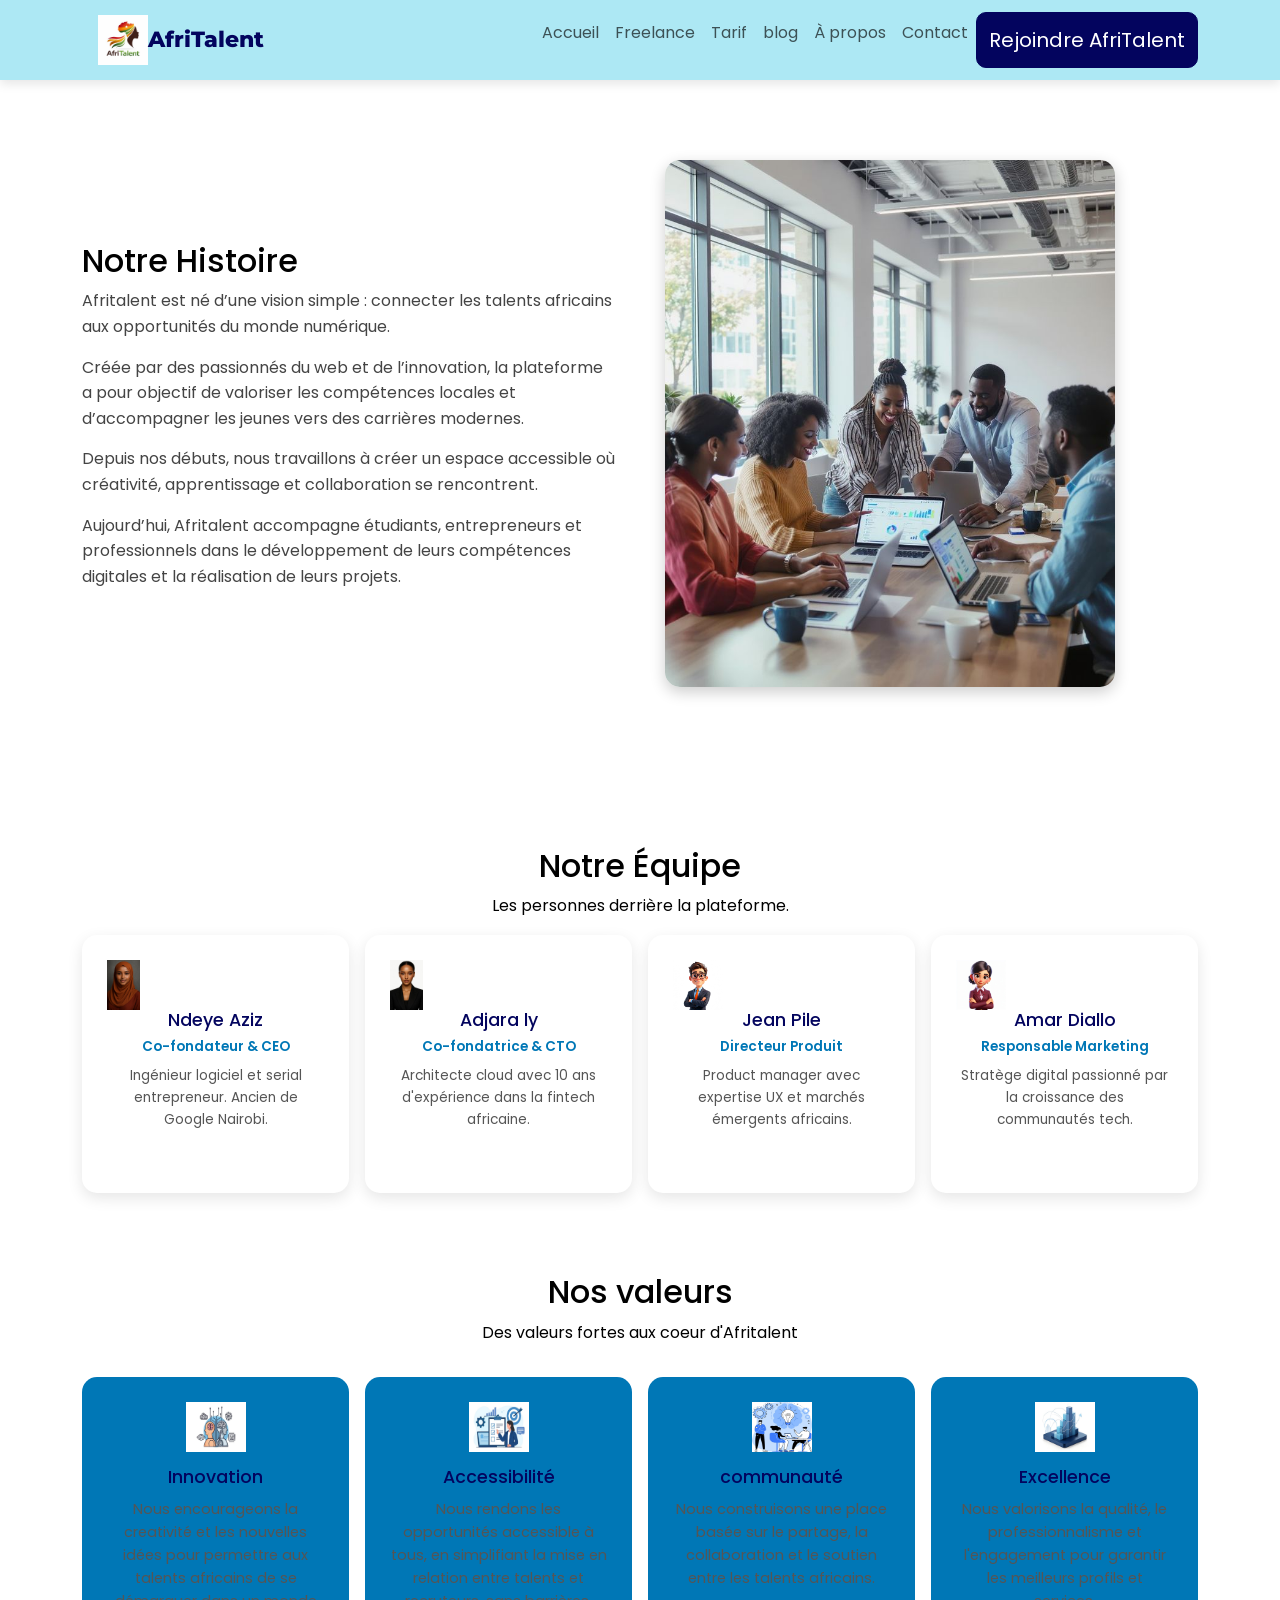
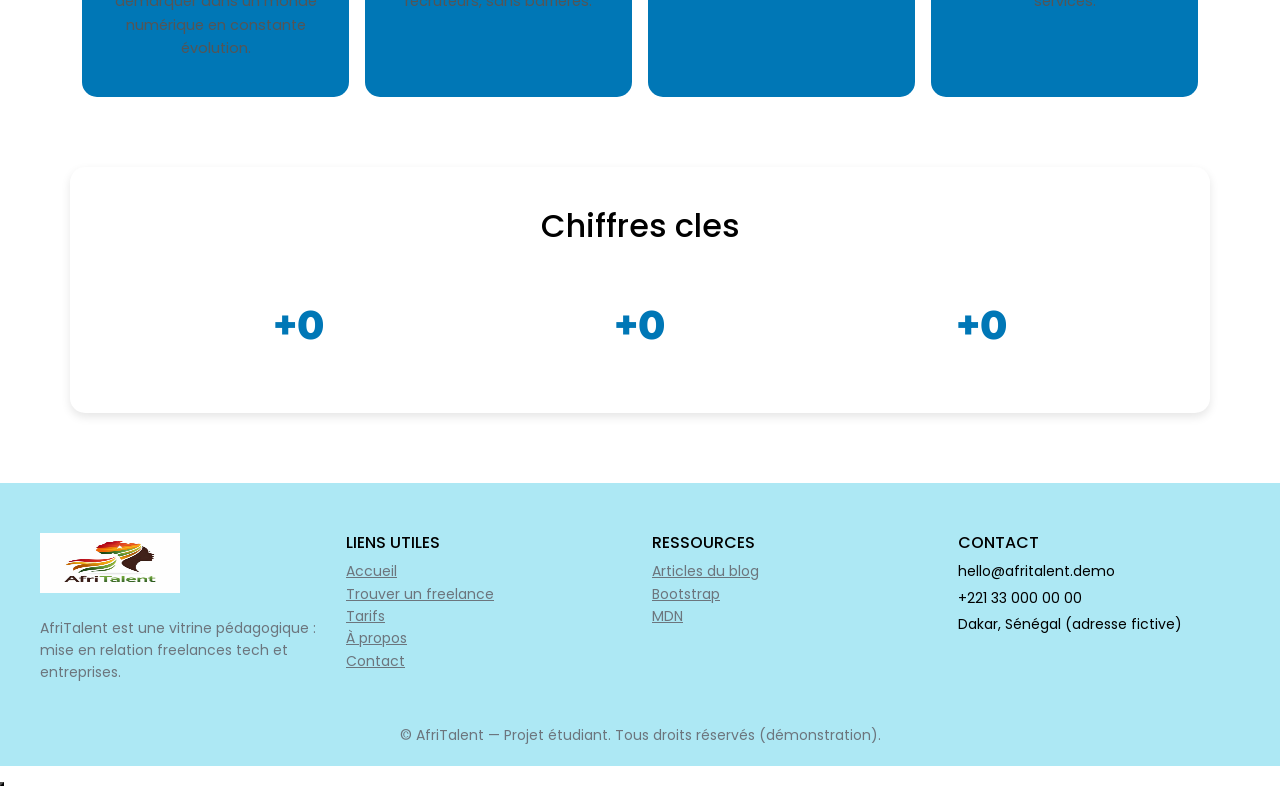
==== commit 2851c599: "CSS : responsive design mobile et tablette, media queries" ====
--- a/about.html
+++ b/about.html
@@ -19,7 +19,7 @@
 <!-- Navbar CLAIRE -->
 <nav class="navbar navbar-expand-lg fixed top" id="phto">
   <div class="container">
-    <a  class="navbar-brand d-flex align-items-center gap-2" href="index.html"></a>
+    <a class="navbar-brand d-flex align-items-center gap-2" href="index.html"></a>
     <img src="images/WhatsApp Image 2026-05-01 at 19.04.56.jpeg" height="50px">
 
       <!-- Bouton hamburger mobile -->
@@ -66,93 +66,87 @@
       </div>
     </section>
 
-<section>
-  <div>
-    <div>
-
     <section id="equipe" >
-      <div class="container">
-        <h2 class="section-title text-center fade-in">Notre Équipe</h2>
-        <p class="section-subtitle text-center fade-in">Les personnes derrière la plateforme.</p>
-        <div class="row g-4 justify-content-center">
-
-          <div class="col-12 col-md-6 col-lg-3 fade-in equipe">
-            <div class="team-card">
-              <img src="images/télécharger (17).jpeg" alt="Ndeye Aziz, co-fondateur et CEO" class="team-avatar" height="50px">
-              <div class="team-info">
-                <h3>Ndeye Aziz</h3>
-                <p class="team-role">Co-fondateur & CEO</p>
-                <p class="team-bio">Ingénieur logiciel et serial entrepreneur. Ancien de Google Nairobi.</p>
-                <div class="team-social">
-                  <a href="#" aria-label="LinkedIn de Ndeye Aziz"><i class="bi bi-linkedin" aria-hidden="true"></i></a>
-                  <a href="#" aria-label="Twitter de Ndeye Aziz"><i class="bi bi-twitter-x" aria-hidden="true"></i></a>
-                </div>
-              </div>
-            </div>
-          </div>
-
-          <div class="col-12 col-md-6 col-lg-3 fade-in">
-            <div class="team-card">
-              <img src="images/it's me.jpeg" alt="Adjara ly, co-fondatrice et CTO" class="team-avatar" height="50px">
-              <div class="team-info">
-                <h3>Adjara ly</h3>
-                <p class="team-role">Co-fondatrice & CTO</p>
-                <p class="team-bio">Architecte cloud avec 10 ans d'expérience dans la fintech africaine.</p>
-                <div class="team-social">
-                  <a href="#" aria-label="LinkedIn de Adjara ly"><i class="bi bi-linkedin" aria-hidden="true"></i></a>
-                  <a href="#" aria-label="GitHub de Adjara ly"><i class="bi bi-github" aria-hidden="true"></i></a>
-                </div>
-              </div>
-            </div>
-          </div>
-
-          <div class="col-12 col-md-6 col-lg-3 fade-in">
-            <div class="team-card">
-              <img src="images/télécharger (14).jpeg" alt="Jean Pile, directeur produit" class="team-avatar" height="50px">
-              <div class="team-info">
-                <h3>Jean Pile</h3>
-                <p class="team-role">Directeur Produit</p>
-                <p class="team-bio">Product manager avec expertise UX et marchés émergents africains.</p>
-                <div class="team-social">
-                  <a href="#" aria-label="LinkedIn de Jean Pile"><i class="bi bi-linkedin" aria-hidden="true"></i></a>
-                  <a href="#" aria-label="Twitter de Jean Pile"><i class="bi bi-twitter-x" aria-hidden="true"></i></a>
-                </div>
-              </div>
-            </div>
-          </div>
-
-          <div class="col-12 col-md-6 col-lg-3 fade-in">
-            <div class="team-card">
-              <img src="images/télécharger (15).jpeg" alt="Amar Diallo, responsable marketing" class="team-avatar" height="50px">
-              <div class="team-info">
-                <h3>Amar Diallo</h3>
-                <p class="team-role">Responsable Marketing</p>
-                <p class="team-bio">Stratège digital passionné par la croissance des communautés tech.</p>
-                <div class="team-social">
-                  <a href="#" aria-label="LinkedIn d'Amar Diallo"><i class="bi bi-linkedin" aria-hidden="true"></i></a>
-                  <a href="#" aria-label="Instagram d'Amar Diallo"><i class="bi bi-instagram" aria-hidden="true"></i></a>
-                </div>
-              </div>
-            </div>
-          </div>
-
-        </div>
-      </div>
-    </section>
-  </div>
-  </div>
-</section>
-
-
-
- <section id="nos valeurs" >
+          <div class="container">
+            <h2 class="section-title text-center fade-in">Notre Équipe</h2>
+            <p class="section-subtitle text-center fade-in">Les personnes derrière la plateforme.</p>
+            <div class="row g-3 justify-content-center">
+
+              <div class="col-12 col-md-6 col-lg-3 fade-in equipe">
+                <div class="team-card">
+                  <img src="images/télécharger (17).jpeg" alt="Ndeye Aziz, co-fondateur et CEO" class="team-avatar" height="50px">
+                  <div class="team-info">
+                    <h3>Ndeye Aziz</h3>
+                    <p class="team-role">Co-fondateur & CEO</p>
+                    <p class="team-bio">Ingénieur logiciel et serial entrepreneur. Ancien de Google Nairobi.</p>
+                    <div class="team-social">
+                      <a href="#" aria-label="LinkedIn de Ndeye Aziz"><i class="bi bi-linkedin" aria-hidden="true"></i></a>
+                      <a href="#" aria-label="Twitter de Ndeye Aziz"><i class="bi bi-twitter-x" aria-hidden="true"></i></a>
+                    </div>
+                  </div>
+                </div>
+              </div>
+
+              <div class="col-12 col-md-6 col-lg-3 fade-in">
+                <div class="team-card">
+                  <img src="images/it's me.jpeg" alt="Adjara ly, co-fondatrice et CTO" class="team-avatar" height="50px">
+                  <div class="team-info">
+                    <h3>Adjara ly</h3>
+                    <p class="team-role">Co-fondatrice & CTO</p>
+                    <p class="team-bio">Architecte cloud avec 10 ans d'expérience dans la fintech africaine.</p>
+                    <div class="team-social">
+                      <a href="#" aria-label="LinkedIn de Adjara ly"><i class="bi bi-linkedin" aria-hidden="true"></i></a>
+                      <a href="#" aria-label="GitHub de Adjara ly"><i class="bi bi-github" aria-hidden="true"></i></a>
+                    </div>
+                  </div>
+                </div>
+              </div>
+
+              <div class="col-12 col-md-6 col-lg-3 fade-in">
+                <div class="team-card">
+                  <img src="images/télécharger (14).jpeg" alt="Jean Pile, directeur produit" class="team-avatar" height="50px">
+                  <div class="team-info">
+                    <h3>Jean Pile</h3>
+                    <p class="team-role">Directeur Produit</p>
+                    <p class="team-bio">Product manager avec expertise UX et marchés émergents africains.</p>
+                    <div class="team-social">
+                      <a href="#" aria-label="LinkedIn de Jean Pile"><i class="bi bi-linkedin" aria-hidden="true"></i></a>
+                      <a href="#" aria-label="Twitter de Jean Pile"><i class="bi bi-twitter-x" aria-hidden="true"></i></a>
+                    </div>
+                  </div>
+                </div>
+              </div>
+
+              <div class="col-12 col-md-6 col-lg-3 fade-in">
+                <div class="team-card">
+                  <img src="images/télécharger (15).jpeg" alt="Amar Diallo, responsable marketing" class="team-avatar" height="50px">
+                  <div class="team-info">
+                    <h3>Amar Diallo</h3>
+                    <p class="team-role">Responsable Marketing</p>
+                    <p class="team-bio">Stratège digital passionné par la croissance des communautés tech.</p>
+                    <div class="team-social">
+                      <a href="#" aria-label="LinkedIn d'Amar Diallo"><i class="bi bi-linkedin" aria-hidden="true"></i></a>
+                      <a href="#" aria-label="Instagram d'Amar Diallo"><i class="bi bi-instagram" aria-hidden="true"></i></a>
+                    </div>
+                  </div>
+                </div>
+              </div>
+            </div>
+
+          </div>
+    </section>
+  
+
+
+
+ <section id="nos-valeurs" >
       <div class="container">
         <h2 class="section-title text-center fade-in">Nos valeurs</h2>
         <p class="section-subtitle text-center fade-in">Des valeurs fortes aux coeur d'Afritalent</p>
-        <div class="valeurs">
-
-          <div class="valeur">
-            <div class="team-card1">
+        <div class="row g-3 mt-3">
+
+          <div class="col-12 col-md-6 col-lg-3">
+            <div class="valeur">
              <img src="images/robotic profile artificial.jpeg" height="50px">
               <div class="team-info">
                 <h3>Innovation</h3>
@@ -161,8 +155,8 @@
             </div>
           </div>
 
-          <div class="valeur">
-           <div class="team-card1">
+          <div class="col-12 col-md-6 col-lg-3">
+           <div class="valeur">
              <img src="images/NexAlign.jpeg" height="50px">
               <div class="team-info">
                 <h3>Accessibilité</h3>
@@ -171,8 +165,8 @@
             </div>
           </div>
 
-          <div class="valeur">
-            <div class="team-card1">
+          <div class="col-12 col-md-6 col-lg-3">
+            <div class="valeur">
             <img src="images/télécharger (22).jpeg" height="50px"> 
               <div class="team-info">
                 <h3>communauté</h3>
@@ -181,8 +175,8 @@
             </div>
           </div>
 
-          <div class="valeur">
-            <div class="team-card1">
+          <div class="col-12 col-md-6 col-lg-3">
+            <div class="valeur">
             <img src="images/télécharger (23).jpeg" height="50px"> 
               <div class="team-info">
                 <h3>Excellence</h3>
@@ -194,14 +188,12 @@
         </div>
       </div>
     </section>
-            </div>
-        </div>
-    </section>
 
 
     <section class="chiffres-cles">
+      <div class="container">
         <h2 class="section-title text-center fade-in">Chiffres cles</h2>
-        <div class="row stats-row mt-5 text-center">
+        <div class="row  mt-5 text-center">
           <div class="col-6 col-md-4">
             <p class="stat-number" data-target="500">+0</p>
           </div>
@@ -212,6 +204,7 @@
             <p class="stat-number" data-target="1000">+0</p>
           </div>
         </div>
+      </div>
     </section>
 
     <footer class="footer">
--- a/css/style.css
+++ b/css/style.css
@@ -373,16 +373,13 @@
     margin: 0 5px;
 }
 /* section nos valeurs */
-.valeurs{
-    display: grid;
-    grid-template-columns: repeat(4,1fr);
-    gap: 30px;
-    flex-wrap: wrap;
-    padding: 20px 0;
+#nos-valeurs .row{
+    align-items: stretch;
 }
 
 .valeur{
-    width: 250px;
+    width: 100%;
+    height: 100%;
     background:var(--primary-color);
     padding: 25px;
     border-radius: var(--radius);
@@ -396,11 +393,11 @@
 .valeur img{
     width: 60px;
     margin:0 auto 15px;
-}
- 
+    display: block;
+}
 .valeur h3{
     color: var(--dark-color);
-    margin-bottom: 10px;
+    margin:10px 0;
     font-size: 1.1rem;
 }
 .valeur p{
@@ -458,7 +455,7 @@
     box-shadow: 0 4px 15px rgb(0, 0, 0, 0.1);
 }
 .Cordonnees{
-    max-width: 900;
+    max-width: 900px;
     margin: 0 auto;
     padding: 40px 20px;
 }
@@ -502,3 +499,94 @@
    background-color: var(--dark-color);
    border: none;
 }
+/* tablette */
+@media screen and (max-width:768px){
+    body{ padding-top: 70px;}
+    .hero-title{font-size: 2.2rem;}
+    .hero-subtitle{font-size: 1rem;}
+    /* bento: 1 colonne sur tablette */
+    .bento{
+        grid-template-columns: repeat(2, 1fr);
+        padding: 20px;
+    }
+    .art:nth-child(1),
+    .art:nth-child(4){
+        grid-column: span 2;
+    }
+    /* services : 2 colonnes */
+    .service{
+        grid-template-columns: repeat(2, 1fr);
+        max-width: 100%;
+    }
+    /* tarifs : 1 colonne */
+    .div1{
+        grid-template-columns:repeat(2, 1fr);
+        padding: 20px;
+    }
+    .pricing-featured{
+        transform: scale(1);
+    }
+    /* stats */
+    .stats-card{
+        gap: 15px;
+    }
+    .stats-card > div{
+        width: 100%;
+    }
+    /* contact infos */
+    .infos{
+        flex-direction: column;
+        gap: 0;
+    }
+    .gauche, .droite{
+        width: 100%;
+    }
+    /* histoire */
+    .histoire-content{
+        flex-direction: column;
+    }
+}
+
+
+/* sur mobile */
+@media screen and (max-width: 375px){
+.hero-title{
+    font-size: 1.7rem;
+}
+/* services: 1 colonne */
+.service{
+    grid-template-columns: 1fr;
+}
+.section-title{
+    font-size: 1.5rem;
+}
+.chiffres-cles > div{
+    padding: 25px 30px;
+}
+nav#phto > img {
+    height: 38px;
+}
+.navbar-brand{
+    font-size: 1.1rem;
+}
+.bento{
+    grid-template-columns: 1fr;
+    padding: 10px;
+}
+}
+    /*desktop  */
+@media screen and (min-width: 1200px){
+    .bento{
+        grid-template-columns: repeat(3, 1fr);
+    }
+    .art:nth-child(1),
+    .art:nth-child(4){
+        grid-column: span 2;
+    }
+    .div1{
+        grid-template-columns: repeat(3, 1fr);
+    }
+    .valeur{
+        grid-template-columns: repeat(4, 1fr);
+    }
+}
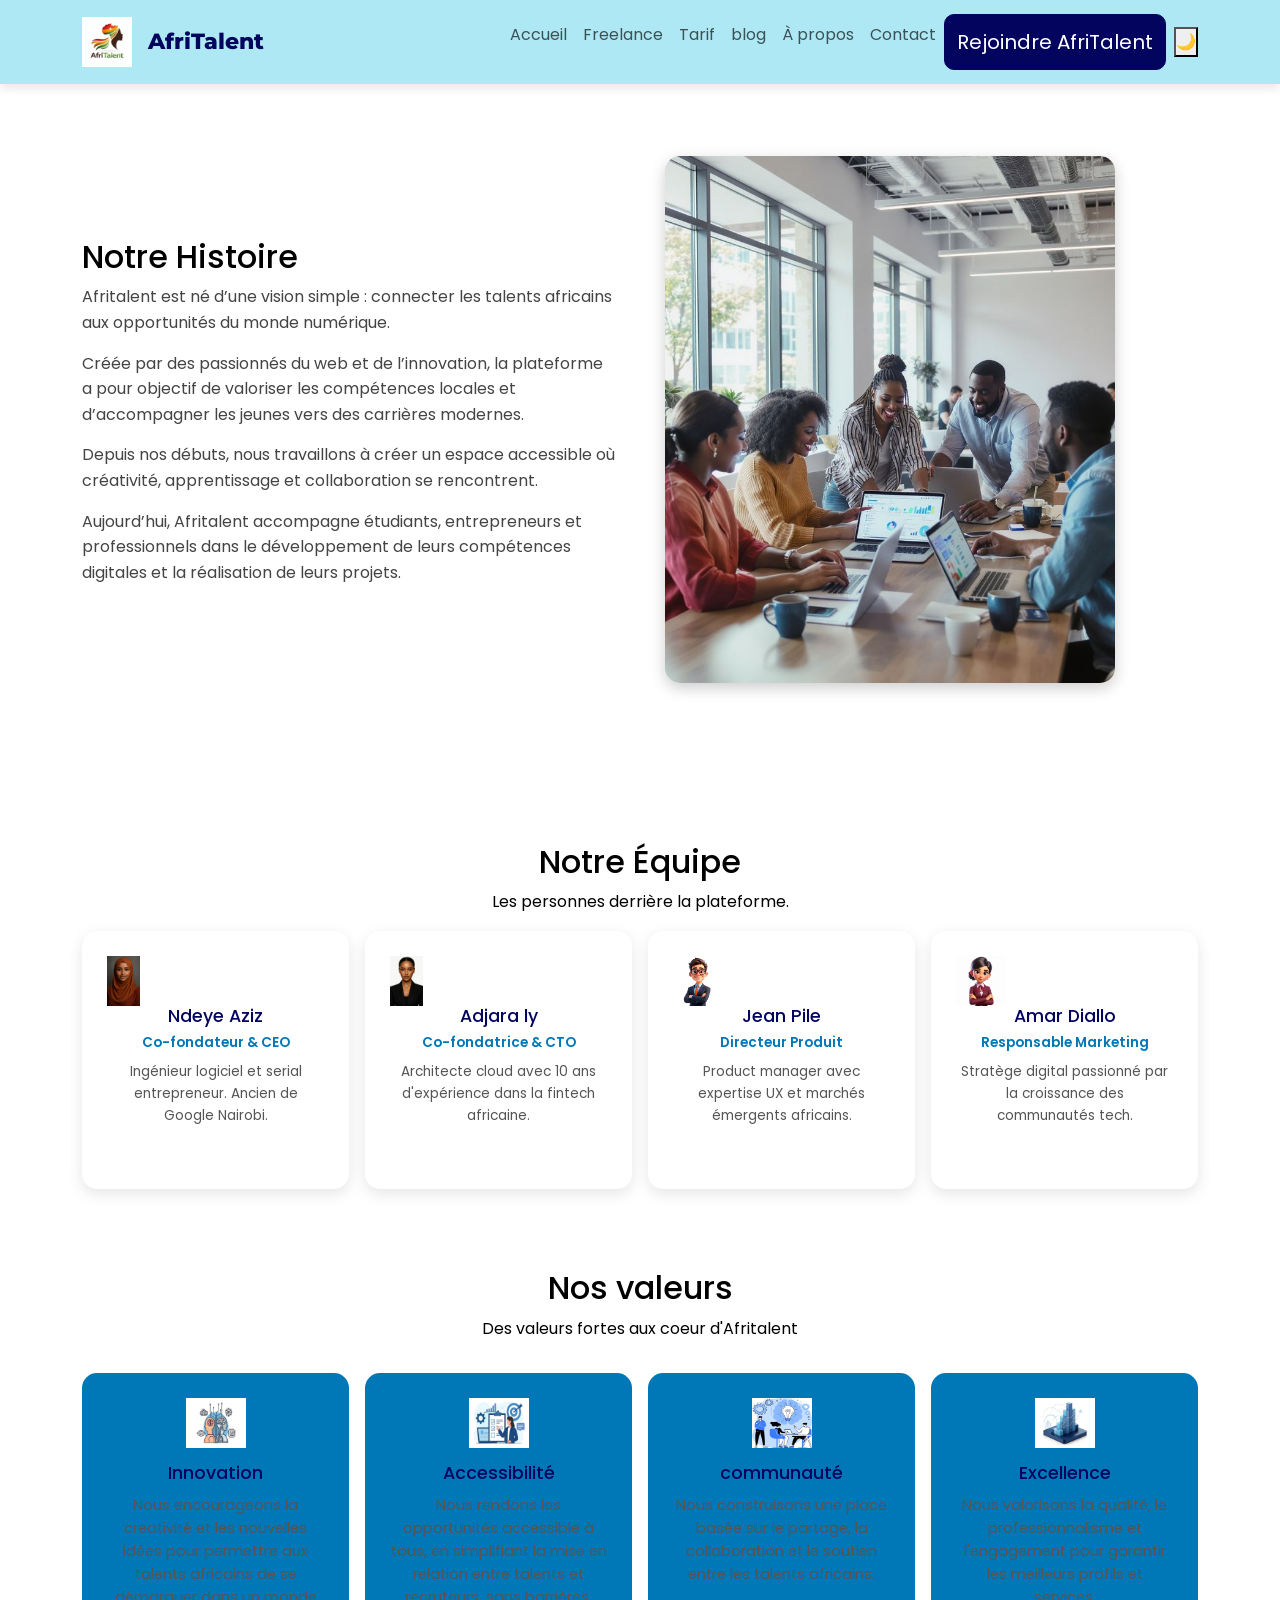
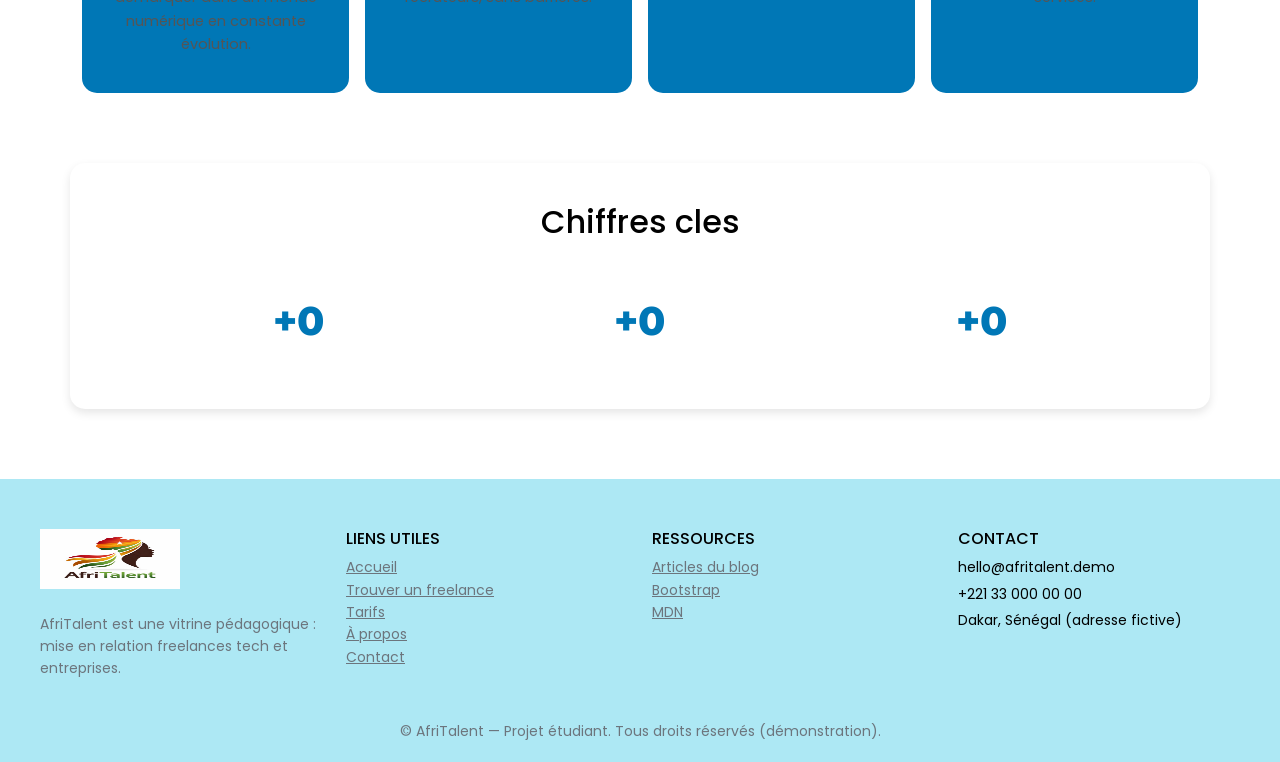
==== commit 9fd63068: "JS : dark mode avec localStorage, navbar dynamique au scroll" ====
--- a/about.html
+++ b/about.html
@@ -17,11 +17,11 @@
     <!-- Le contenu de la page sera ajoute ici --> 
 <header>
 <!-- Navbar CLAIRE -->
-<nav class="navbar navbar-expand-lg fixed top" id="phto">
+<nav class="navbar navbar-expand-lg fixed-top" id="phto">
   <div class="container">
-    <a class="navbar-brand d-flex align-items-center gap-2" href="index.html"></a>
-    <img src="images/WhatsApp Image 2026-05-01 at 19.04.56.jpeg" height="50px">
-
+     <a  class="navbar-brand d-flex align-items-center gap-2" href="index.html">
+      <img src="images/WhatsApp Image 2026-05-01 at 19.04.56.jpeg" height="50px">
+    </a>
       <!-- Bouton hamburger mobile -->
       <button class="navbar-toggler" type="button"
         data-bs-toggle="collapse"
@@ -42,6 +42,11 @@
         <a class="nav-link" href="about.html">À propos</a>
         <a class="nav-link" href="contact.html">Contact</a>
         <a href="contact.html" class="btn btn-primary btn-lg">Rejoindre AfriTalent</a>
+      </div>
+      <div>
+        <div>
+        <button id="darkModeToggle" class="btn-sm ms-2">🌙</button>
+      </div>
       </div>
     </div>
   </div>
@@ -262,18 +267,14 @@
       </div>
     </footer>
 
-
-  <!-- Bouton retour en haut -->
-      <!-- Bouton retour en haut -->
+    <!-- Bootstrap 5 via CDN : script JavaScript --> 
+<script src="https://cdn.jsdelivr.net/npm/bootstrap@5.3.0/dist/js/bootstrap.bundle.min.js"></script> 
+<script src="js/main.js"></script>
+    
+<!-- Bouton retour en haut -->
   <button id="backToTop" aria-label="Retourner en haut de la page" title="Haut de page">
     <i class="bi bi-arrow-up-short"></i>
   </button>
 
-
-
-    <!-- Bootstrap 5 via CDN : script JavaScript --> 
-<script src="https://cdn.jsdelivr.net/npm/bootstrap@5.3.0/dist/js/bootstrap.bundle.min.js"></script> 
-
-    
 </body>
 </html>
--- a/css/style.css
+++ b/css/style.css
@@ -21,18 +21,30 @@
     padding: 0;
     box-sizing: border-box;
 }
+html, body{
+    overflow-x: hidden;
+    max-width: 100%;
+}
 img{
     max-width: 100%;
     display: block;
 }
 body{
+    padding-top: 76px;
     font-family: var(--font-body);
     background-color: var(--light-grad);
     color: var(--text-main);
     line-height: 1.6;
 }
 nav#phto{
-   background-color: var(--second-color);
+    background-color: var(--second-color);
+    padding: 12px 20px;
+    box-shadow: 0 4px 10px rgb(0, 0, 0, 0.1);
+    /* C'est pour que le JS contrôle la couleur librement et qu'il ajoute aussi la transition pour que le changement soit fluide. */
+    transition: background-color 0.3s ease, padding 0.3s ease;
+}
+nav#phto.scrolled{
+   background-color: #023e8a;
    padding: 12px 20px;
    box-shadow: 0 4px 10px rgb(0, 0, 0, 0.1);
 }
@@ -70,6 +82,9 @@
     min-height: 100vh;
     display: flex;
     align-items: center;
+    margin-top: -76px;
+    padding-top: -76px;
+    /* le - c'est pour garder l'image intacte */
     
 }
 .hero-title{
@@ -248,7 +263,7 @@
 /* freelances */
 .centre{
     text-align: center;
-    padding: 60px 20px 30px;
+    padding: 20px 30px;
 }
 .centre h1{
     font-size: 2.5rem;
@@ -256,7 +271,6 @@
 }
 .centre p{
     color: gray;
-    margin-top: 10px;
 }
 /* sectionn tarif */
 .div1{
@@ -493,11 +507,20 @@
 .footer1 a:hover{
     color: var(--dark-color);
 }
-.backToTop{
+#backToTop{
+    display: none;
    position: fixed;
    bottom: 30px;
+   right: 30px;
    background-color: var(--dark-color);
    border: none;
+   color: white;
+   border-radius: 50%;
+   width: 45px;
+   height: 45px;
+   font-size: 1.5rem;
+   cursor: pointer;
+   z-index: 999;
 }
 /* tablette */
 @media screen and (max-width:768px){
@@ -590,3 +613,53 @@
         grid-template-columns: repeat(4, 1fr);
     }
 }
+/* dark mode */
+body.dark-mode{
+    background-color: #0d0d0d;
+    color: #f0f0f0;
+}
+body.dark-mode nav#phto{
+    background-color: #1a1a2e;
+}
+body.dark-mode .team-card,
+body.dark-mode .valeur{
+    background-color: #1e1e2e;
+    color: #f0f0f0;
+}
+/* dark mode a propos */
+body.dark-mode #histoire{
+background-color: #0d0d0d;
+}
+body.dark-mode .histoire-text p {
+    color: gray;
+}
+body.dark-mode .chiffres-cles{
+    background-color: #0d0d0d;
+}
+body.dark-mode .chiffres-cles > div {
+    background-color: #1e1e2e;
+    box-shadow: 0 4px 10px rgb(255, 255, 255, 0.5);
+}
+body.dark-mode .stat-number{
+    color: var(--second-color);
+}
+body.dark-mode .section-title{
+    color: #ffffff;
+}
+/* dark mode de tarifs */
+body.dark-mode .div2 .pricing-card{
+    background-color: #1e1e2e;
+    color: #f0f0f0;
+}
+body.dark-mode .div2 .pricing-featured{
+    background-color: #023e8a;
+}
+body.dark-mode .tarif{
+    background-color: #0d0d0d;
+}
+body.dark-mode .price-period{
+    color: gray;
+}
+body.dark-mode .pricing-features li{
+    color: #f0f0f0;
+}
